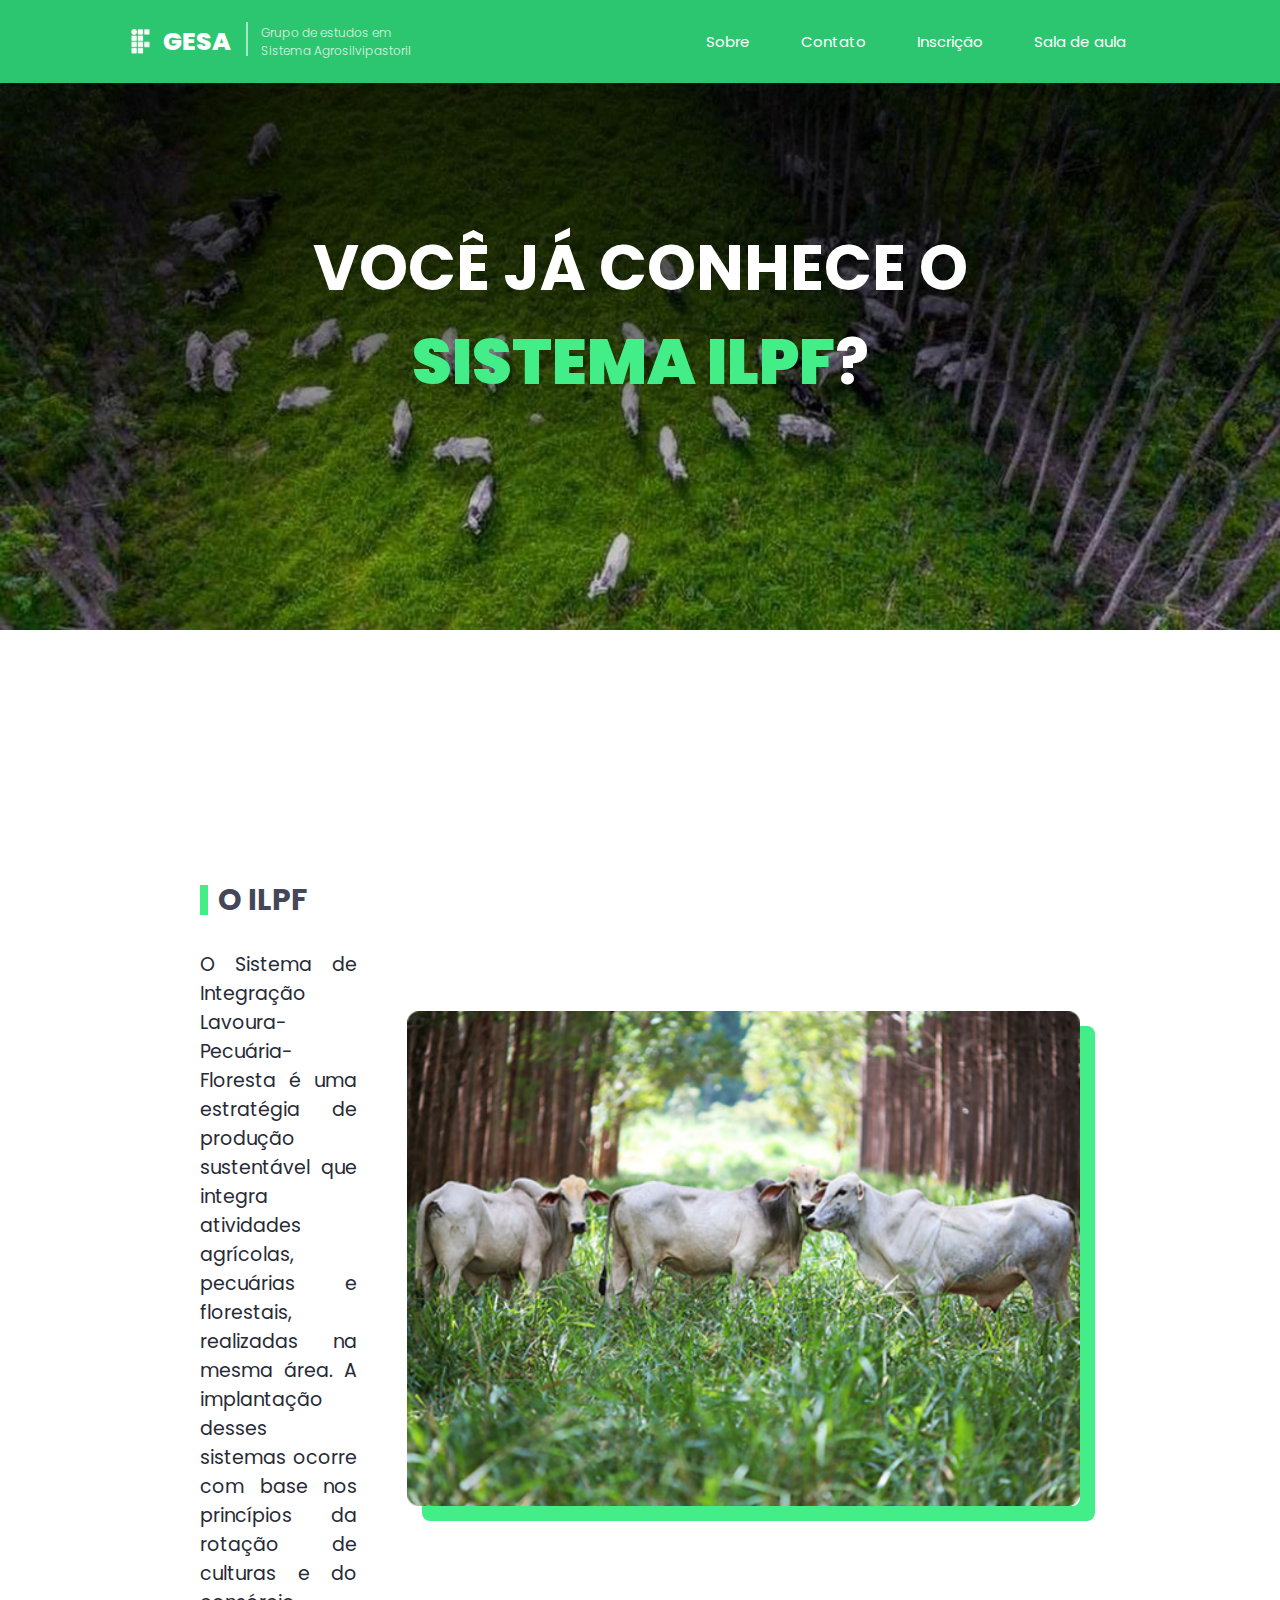
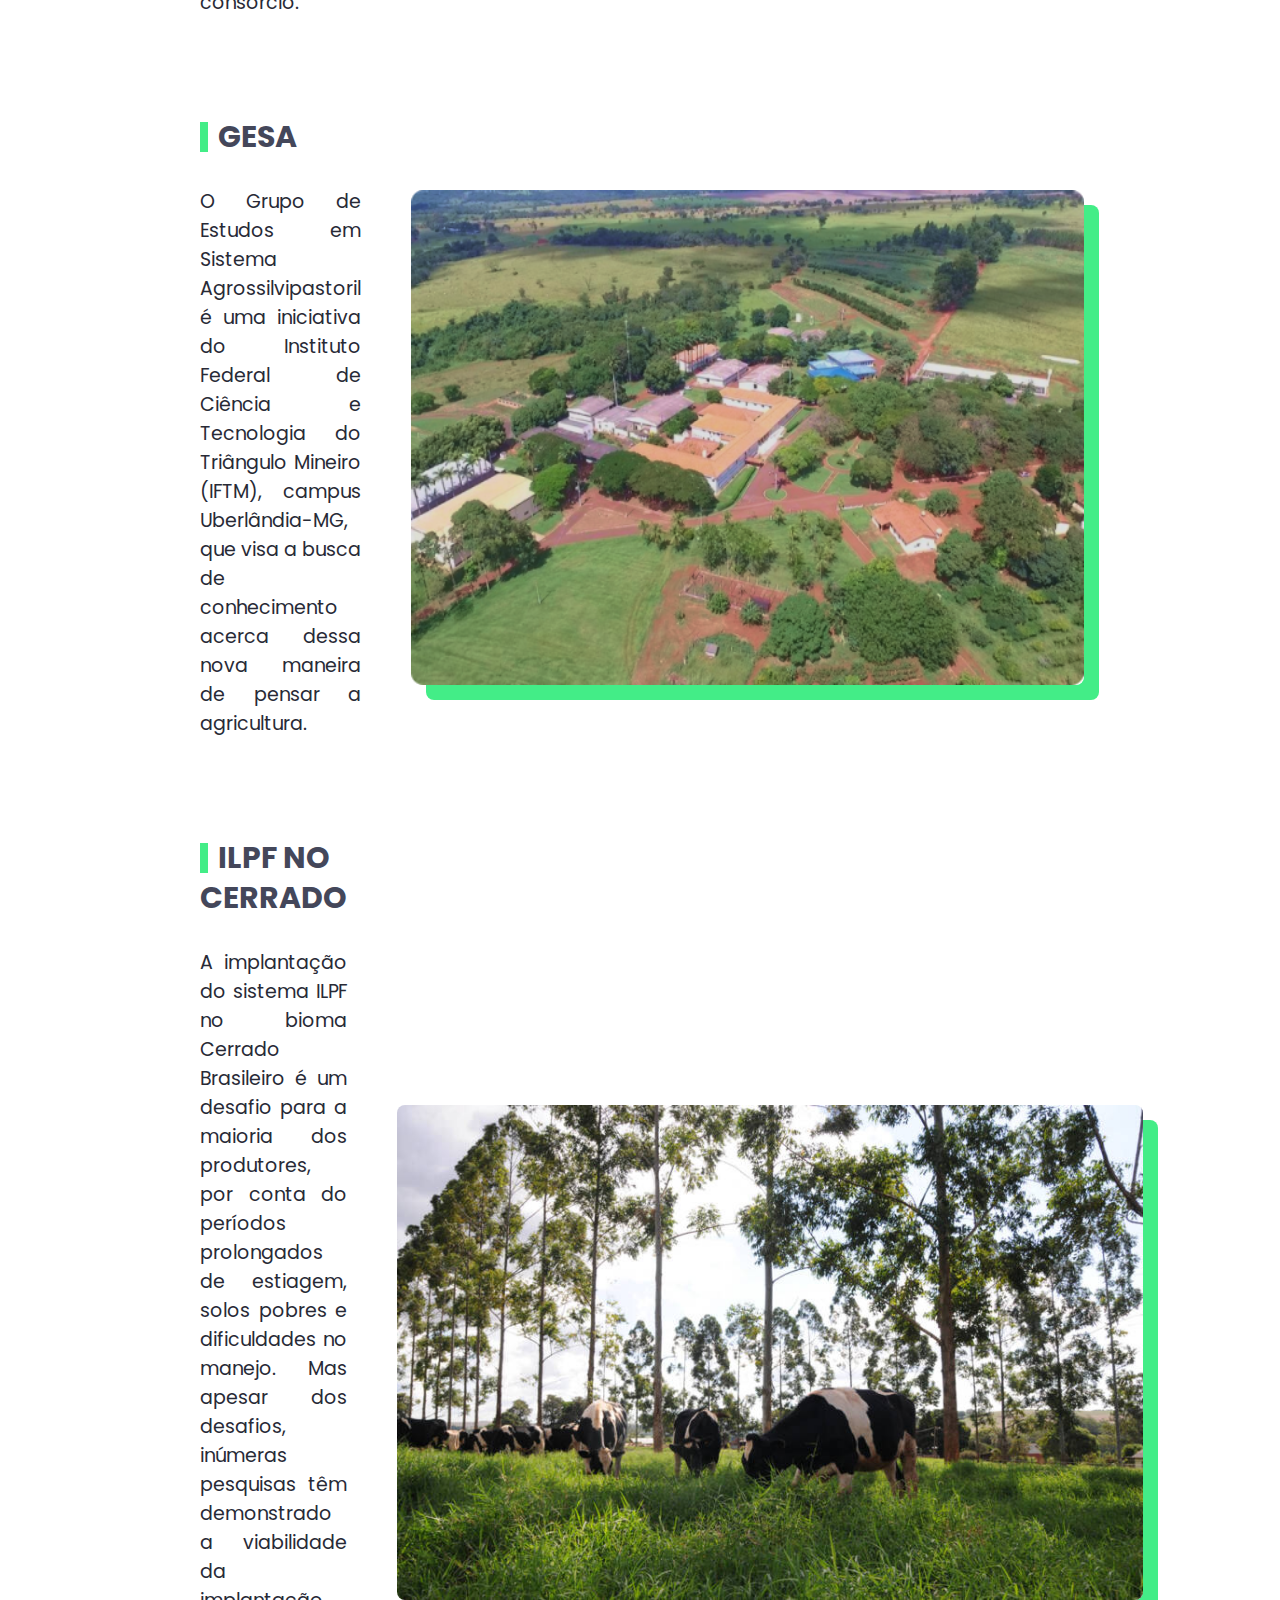
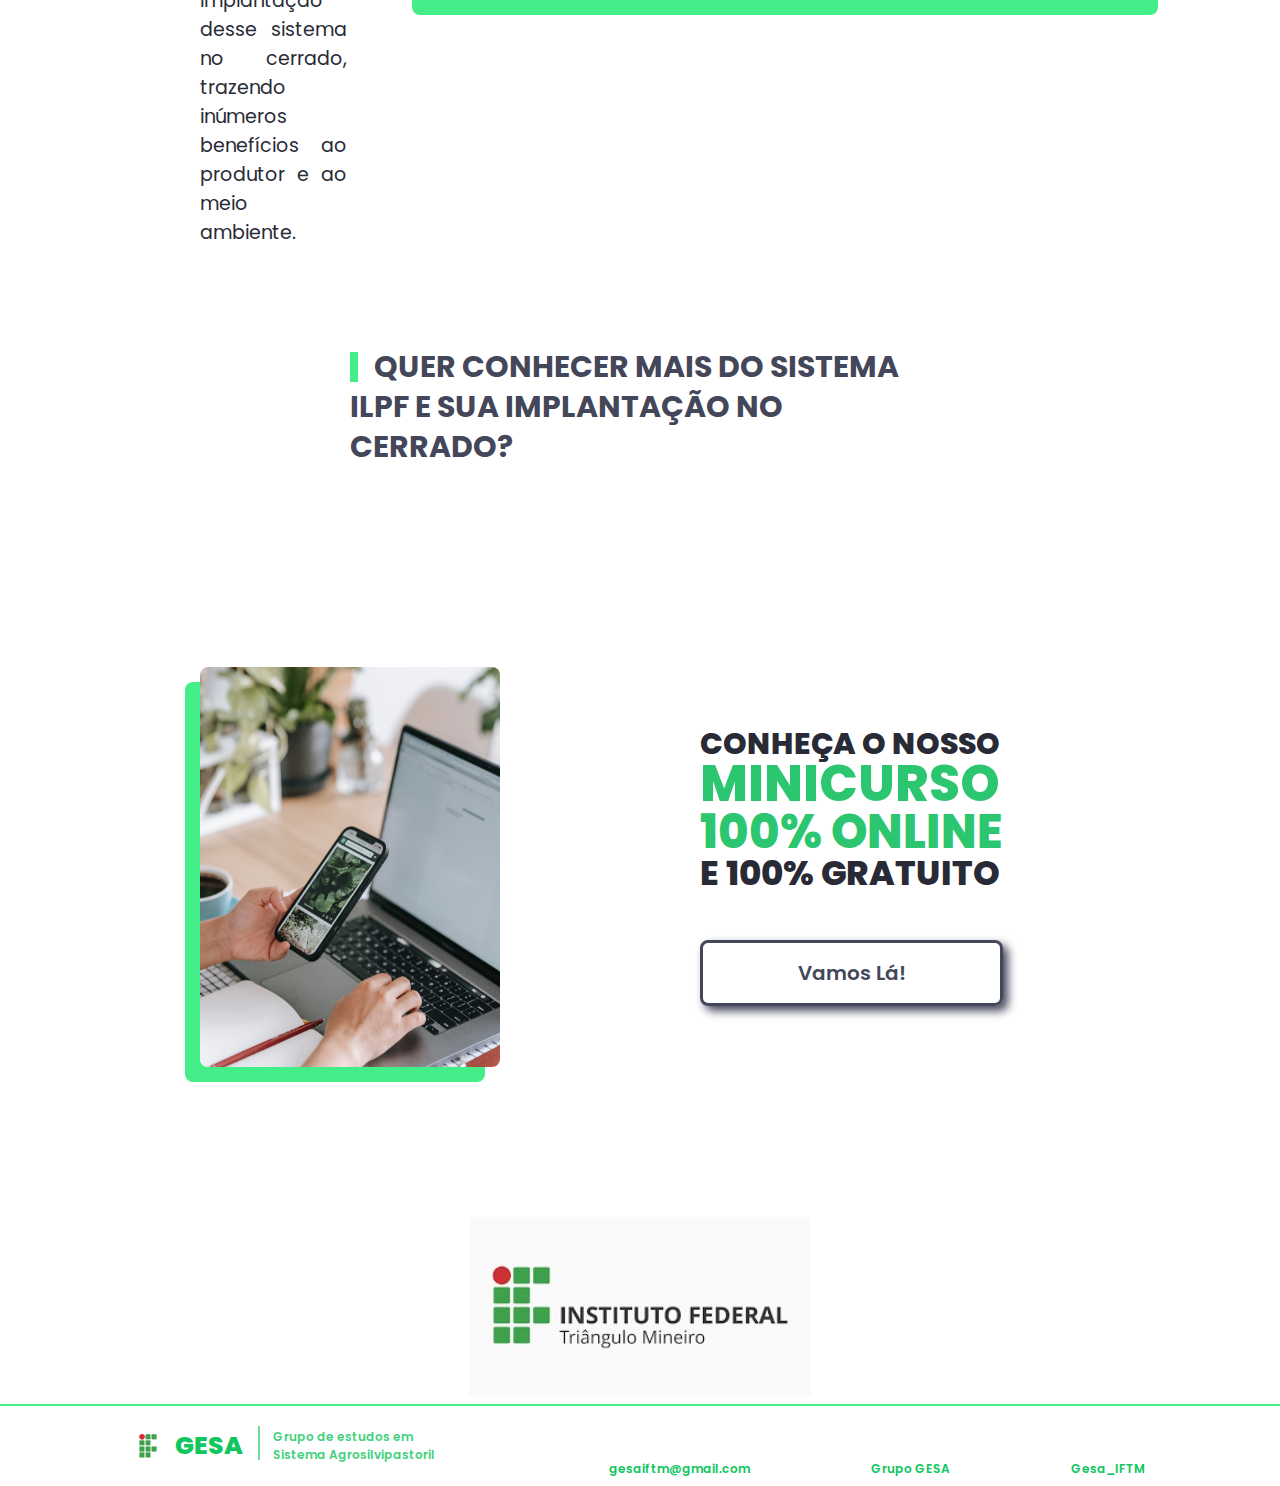
==== index.html @ 526143f7 "22/01/22" ====
<!DOCTYPE html>
<html lang="pt-br">
  <head>
    <meta charset="UTF-8" />
    <meta http-equiv="X-UA-Compatible" content="IE=edge" />
    <meta name="viewport" content="width=device-width, initial-scale=1.0" />

    <!--Style-->
    <link rel="stylesheet" href="./complements/styles/about.css" />
    <link rel="stylesheet" href="./complements/styles/partials/buttons.css" />
    <link rel="stylesheet" href="./complements/styles/partials/info.css" />
    <link rel="stylesheet" href="./complements/styles/partials/invite.css" />

    <!-- main -->
    <link rel="shortcut icon" href="./complements/images/logo.png">
    <link rel="stylesheet" href="./complements/styles/partials/container.css" />
    <link rel="stylesheet" href="./complements/styles/partials/menu_mob.css" />
    <link rel="stylesheet" href="https://pro.fontawesome.com/releases/v5.10.0/css/all.css" integrity="sha384-AYmEC3Yw5cVb3ZcuHtOA93w35dYTsvhLPVnYs9eStHfGJvOvKxVfELGroGkvsg+p" crossorigin="anonymous"/>
    <link rel="stylesheet" href="./complements/styles/partials/header.css" />
    <link rel="stylesheet" href="./complements/styles/partials/footer.css" />

    <title>GESA - IFTM</title>
  </head>
  <body>
    <header id="header">
      <div class="wrapper">
        <div class="logo">
          <img class="logo-img" src="./complements/images/logo.png" alt="IFTM" />
          <h1 class="logo-name">GESA</h1>
          <p class="Group">
            Grupo de estudos em <br />
            Sistema Agrosilvipastoril
          </p>
        </div>

        <nav class="menu">
          <a href="./index.html" class="menu-link">Sobre</a>
          <a href="#footer" title="No rodapé" class="menu-link">Contato</a>
          <a href="./subscription.html#subscription_card" class="menu-link">Inscrição</a>
          <a href="./classroom.html" class="menu-link">Sala de aula</a>
        </nav>
      </div>

      <div
        style="
          display: flex;
          align-items: center;
          align-content: center;
          justify-content: center;
          align-self: center;
          justify-self: center;
          height: 100%;
        "
      >
        <button id="menu_button">
          <i class="fas fa-bars" style="color: white; font-size: 18px"></i>
          <span class="menu_mobile hidden">
            <span id="close_menu_mobile"><i class="fas fa-angle-up"></i></span>
            <a href="./index.html" class="menu_mobile_option">Sobre</a>
            <a href="#footer" class="menu_mobile_option">Contato</a>
            <a href="./subscription.html#subscription_card" class="menu_mobile_option"
              >Inscrição</a
            >
            <a
              style="border-radius: 0px 0px 5px 5px"
              href="./classroom.html"
              class="menu_mobile_option"
              >Sala de aula</a
            >
          </span>
        </button>
      </div>
    </header>

    <div class="hero">
      <div class="legend">
        <h1 id="legend_1">
          VOCÊ JÁ CONHECE O <br />
          <b style="color: #43ed87">SISTEMA ILPF</b>?
        </h1>
      </div>
    </div>

    <section class="container">
      <section class="info">
        <div class="wrapper">
          <h1 class="info_title">O ILPF</h1>
          <p id="info_description">
            O Sistema de Integração Lavoura-Pecuária-Floresta é uma estratégia
            de produção sustentável que integra atividades agrícolas, pecuárias
            e florestais, realizadas na mesma área. A implantação desses
            sistemas ocorre com base nos princípios da rotação de culturas e do
            consórcio.
          </p>
        </div>

        <img
          title="revistarural.com.br"
          class="info_img"
          src="./complements/images/img_1.png"
          alt="Bois"
        />
      </section>

      <section class="info" id="info">
        <div class="wrapper">
          <h1 class="info_title">GESA</h1>
          <p id="info_description">
            O Grupo de Estudos em Sistema Agrossilvipastoril é uma iniciativa do
            Instituto Federal de Ciência e Tecnologia do Triângulo Mineiro
            (IFTM), campus Uberlândia-MG, que visa a busca de conhecimento
            acerca dessa nova maneira de pensar a agricultura.
          </p>
        </div>

        <img
          title="folhadelondrina.com.br"
          class="info_img"
          src="./complements/images/img_2.png"
          alt="IFTM"
        />
      </section>

      <section class="info" id="info">
        <div class="wrapper">
          <h1 class="info_title">ILPF NO CERRADO</h1>
          <p id="info_description">
            A implantação do sistema ILPF no bioma Cerrado Brasileiro é um
            desafio para a maioria dos produtores, por conta do períodos
            prolongados de estiagem, solos pobres e dificuldades no manejo. Mas
            apesar dos desafios, inúmeras pesquisas têm demonstrado a
            viabilidade da implantação desse sistema no cerrado, trazendo
            inúmeros benefícios ao produtor e ao meio ambiente.
          </p>
        </div>

        <img class="info_img" src="./complements/images/img_3.jpg" alt="IFTM" />
      </section>

      <h1 class="subtitle">
        QUER CONHECER MAIS DO SISTEMA ILPF E SUA IMPLANTAÇÃO NO CERRADO?
      </h1>

      <section class="info">
        <img class="invite_img" src="./complements/images/img_4.png" alt="Curso" />

        <div class="wrapper_invite">
          <p class="invite" id="line_1">CONHEÇA O NOSSO</p>
          <p class="invite" id="line_2">MINICURSO</p>
          <p class="invite" id="line_3">100% ONLINE</p>
          <p class="invite" id="line_4">E 100% GRATUITO</p>
          <a href="./subscription.html#subscription_card" class="button_light">Vamos Lá!</a>
        </div>
      </section>
    </section>

    <div class="iftm_logo">
      <a href="https://iftm.edu.br/"><img style="height: 20vh;" src="./complements/images/iftm.jpeg" alt=""></a>
    </div>

    <footer id="footer">
      <div class="wrapper">
        <div class="logo">
          <img
            class="logo-img"
            src="./complements/images/logo_normal.png"
            alt="IFTM"
          />
          <h1 class="logo-name">GESA</h1>
          <p class="Group">
            Grupo de estudos em <br />
            Sistema Agrosilvipastoril
          </p>
        </div>
      </div>

      <div class="contact">
        <div class="contact_card">
          <a href="mailto: gesaiftm@gmail.com" id="email"
            ><i
              id="mail_icon"
              class="far fa-envelope"
              style="font-weight: 300"
            ></i>
            <br />
            <p id="email">gesaiftm@gmail.com</p>
          </a>
        </div>
        <div class="contact_card">
          <a
            href="https://chat.whatsapp.com/JWBzgsyMQsWG9ibh3MSYEg"
            id="whatsapp"
          >
            <i
              id="whatsapp_icon"
              class="fab fa-whatsapp"
              style="font-weight: 300"
            ></i>
            <br />
            <p id="whatsapp" class="cont">Grupo GESA</p>
          </a>
        </div>
        <div class="contact_card">
          <a href="https://www.instagram.com/gesa_iftm/" id="insta"
            ><i
              id="insta_icon"
              class="fab fa-instagram"
              style="font-weight: 300"
            ></i>
            <br />
            <p id="insta" class="cont">Gesa_IFTM</p></a
          >
        </div>
      </div>
    </footer>

    <!-- SCRIPTS  -->
    <script
      type="text/javascript"
      src="./complements/scripts/header_change.js"
    ></script>
    <script type="text/javascript" src="./complements/scripts/menu_mob.js"></script>
  </body>
</html>
---- complements/styles/about.css ----
.hidden {
  display: none;
}


.hero {
  width: 100vw;
  height: 70vh;
  background-image: url("../images/cover1.jpg");
  background-size: cover;
  background-position: bottom;
  position: relative;
  display: flex;
  z-index: 1;
  align-items: center;
  align-content: center;
  justify-content: center;
}


.hero .legend {
  color: white;
  z-index: 3;
  position: relative;
  text-align: center;
  font-size: 3.5vmin;
  animation: legend_animation 2s ease;
}

@keyframes legend_animation {
  from {
  margin-left: -700px;
}
  to {
  margin: 0;
  }
}


.subtitle {
    font-size: 30px;
    line-height: 40px;
    color: #44475A;
    padding-left: 150px;
    padding-right: 150px;
    padding-top: 100px;
    padding-bottom: 100px;
  }
  
  .subtitle::before {
    content: "";
    height: 30px;
    background-color: #43ED87;
    width: 8px;
    display: inline-block;
    position: relative;
    margin-right: 10px;
    bottom: -5px;
  }

  @media (max-width: 800px) {
  .subtitle {
    font-size: 20px;
    padding: 50px;
    line-height: 25px;
   }
   
   .subtitle::before {
    height: 20px;
   }}
   @media (max-width: 500px) {
    .subtitle {
      padding: 0px;
     }
    .hero {
      height: 40vh;
    }
    }
---- complements/styles/partials/buttons.css ----
.button_light{
  text-align: center;
  display: inline-block;
  border-radius: 8px;
  border: solid 3px #44475A;
  color: #44475A;
  font-size: 20px;
  font-weight: 600;
  padding: 15px 20px;
  box-shadow: 5px 5px 10px #44475A;
  text-decoration: none;
  background-color: transparent;
  margin-left: 200px;
  margin-top: 50px;
}


.button_light:hover {
  cursor: pointer;
  border: solid 3px #43ED87; 
  box-shadow: 5px 5px 10px #2DC670;
  color: #2DC670;
}

@media (max-width: 1030px) {
  .button_light{
    margin: 0;
    margin-top: 25px;
  }
}
---- complements/styles/partials/info.css ----
.info {
  align-items: center;
  align-content: center;
  display: flex;
  padding-top: 100px;
}

.info .wrapper {
  display: flex;
  flex-direction: column;
  margin-right: 50px;
  flex-wrap: wrap;
}

.info .wrapper .info_title {
  margin-bottom: 30px;
  font-size: 30px;
  line-height: 40px;
  color: #44475A;
  text-align: left;
}

.info .wrapper .info_title::before {
  content: "";
  height: 30px;
  background-color: #43ED87;
  width: 8px;
  display: inline-block;
  position: relative;
  margin-right: 10px;
  bottom: -5px;
}

#info_description {
  font-size: 19px;
  color: #282A36;
  text-align: justify;

}

.info_column {
  flex-direction: column;
}

 .info_img {
  box-shadow: 15px 15px 0 #43ED87;
  border-radius: 8px;
  display: flex;
  height: 55vmin;
  width: 60vw;
  margin: 0;
  margin-top: 20px;
}

.info_img_icon{
  box-shadow: none;
}

.info .video_wrapper .apresentation_video {
  width: 60vw;
 }


@media (max-width: 1030px) {
.info  {
  padding: 30px 50px;
  display: flex;
  flex-direction: column;
}}


@media (max-width: 800px) {

.info {
  display: flex;
  padding: 50px 50px;
  flex-direction: column;
  }

.container_dinamic {
 padding: 50px 50px;
}

.info .wrapper {
hyphens: auto;
text-align: justify;
margin: 0;
}

.info_img {
height: 60vh;
width: 70vw;
margin: 50px;

}

.info .video_wrapper .apresentation_video {
 width: 70vw;
}}


@media (max-width: 500px) {

.info {
  padding: 50px 0px;
}

.info .wrapper {
  hyphens: auto;
}

.info .wrapper .info_title, .subtitle {
  font-size: 20px;
  font-weight: 800;
}

.info .wrapper .info_title::before {
  height: 20px;
}

.info .wrapper .info_description {
  hyphens: none;
  text-align: justify;
  padding: 50px 0px;
  font-size: 15px;
}

.info .wrapper_invite {
  margin-right: 0;
}

.info_img {
  height: 30vh;
  width: 70vw;
  margin: 60px;
}}
---- complements/styles/partials/invite.css ----
/* invite */
.info .invite_img {
  height: 400px;
  width: 300px;
  box-shadow: -15px 15px 0 #43ED87 ;
  border-radius: 8px;
  flex-wrap: wrap;
  flex-direction: column;
}

.info .wrapper_invite {
  display: flex;
  flex-direction: column;
  margin-right: 50px;
  flex-wrap: wrap;
}

.info .wrapper_invite .invite {
  justify-content: center;
  align-items: center;
  margin-left: 200px;
  font-weight: 800;
}

.info .wrapper_invite #line_1 {
  color: #282A36;
  font-size: 30px;
  line-height: 30px;
}
.info .wrapper_invite #line_2{
  font-size: 50.5px;
  color: #2DC670;
  line-height: 50.5px;
}

.info .wrapper_invite #line_3 {
  font-size: 46.5px;
  color: #2DC670;
  line-height: 46.5px;
}

.info .wrapper_invite #line_4 {
  font-size: 34px;
  color: #282A36;
  line-height: 34px;
}

@media (max-width: 1100px) {
  .info .wrapper_invite {
    margin: 0;
  }
}

@media (max-width: 800px) {
     
  .info .invite_img {
   align-content: center;
  }

  .info .wrapper_invite {
    display: flex;
    flex-wrap: wrap;
    margin-top: 50px;
    align-content: center;
  }

  .info .wrapper_invite .invite {
    margin: 0;
    width: max-content;
 }

  .info .wrapper_invite #lets_go_button {
    display:block;
    margin-left: 0;
    margin-top: 40px;
    color: #2DC670;
  }

  .info .invite_img {
   display:inline-block;
   height: 400px;
   width: 300px;
   box-shadow: -15px 15px 0 #43ED87 ;
   border-radius: 8px;
   flex-wrap: wrap;
   flex-direction: column;
 }
}
---- complements/styles/partials/container.css ----
.container {
  padding: 150px 200px;
}

.container_func {
    padding-top: 0;
}

@media (max-width: 1100px) {
  .container {
    padding: 150px 60px;
}}
@media (max-width: 500px) {
  .container {
    padding: 100px 30px;
}}
---- complements/styles/partials/menu_mob.css ----
@keyframes menu_mob_animation {
  from {
    opacity: 0%
  }
  to {
    opacity: 100%
  }
}

.menu_mobile .menu_mobile_option {
  width: 100%;
  border: solid 1px #44475A;
  padding: 5px 0px;
  color: #2DC670;
  text-decoration: none;
}

.menu_mobile #close_menu_mobile {
  padding: 10px 0px; 
}


#menu_button {
  display: none;
  position: relative;
  height: 20px;
  width: 25px;
  z-index: 12;
  background-color: transparent;
}

.menu_mobile {
  display: flex;
  flex-direction: column;
  padding: 0;
  position: absolute;
  border: solid 2px #44475A;
  border-radius: 5px;
  width: 100px;
  height: max-content;
  font-size: 12px;
  text-align: center;
  align-items: center;
  align-content: center;
  z-index: 12;
  background-color: white; 
  margin-left: -45px;
  margin-top: 20px;
}


@media (max-width: 800px) {

  #menu_button {
    display: flex;
    margin-left: 7vw;
    
}
}
---- complements/styles/partials/header.css ----
@import url('https://fonts.googleapis.com/css2?family=Poppins:wght@200;300;400;500;600;700;800;900&display=swap');

body {
  font-family: Poppins, sans-serif;
}

* {
  margin: 0;
  padding: 0;
  border: 0;
}

p {
  font-size: 17px;
  color: #282A36;
}

.hidden {
  display: none;
}



#header{
  width: 100vw;
  position: fixed;
  top: 0;
  left: 0;
  background: #2DC670;
  z-index: 10;
  transition: 1s;
}



#header .wrapper {
  padding: 2.5vh 10vw;
  display: flex;  
  justify-content: space-between;
}

#header .wrapper .logo {
  display: flex;
  align-items: center;
}

#header .wrapper .logo .logo-img {
  margin-right: 10px;
  width: 25px;
}

#header .wrapper .logo .logo-name {
  color: white; 
  font-weight: 800;
  font-size: 25px;
}

#header .wrapper .logo .Group {
  color: white;
  font-weight: 300;
  font-size: 12px;
  align-items: center;
  position: relative;
  margin-left: 30px;
  opacity: 80%;
}

#header .wrapper .logo .Group::before {
  content: "";
  position: absolute;
  width: 2px;
  bottom: 4px;
  height: 34px;
  left: -15px;
  background-color: white;
  transition: ease .3s;
  align-items: center;
  opacity: 75%;
}

#header .wrapper .menu {
  display: flex;
  align-items: center;  
  font-size: 15px;
}


#header .wrapper .menu .menu-link {
  color: white;
  margin: 0 2vw;
  text-decoration: none;
  position: relative;
}

#header .wrapper .menu .menu-link::before {
  content: "";
  position: absolute;
  left: 0;
  bottom: -5px;
  width: 0;
  height: 4px;
  background-color: white;
  border-radius: 2px;
  transition: ease .3s;
}

#header .wrapper .menu .menu-link:hover::before {
  width: 20px;
}
#header .wrapper .menu .menu-link:hover {
  font-weight: bold;
}

.iftm_logo {
  display: flex;
  align-items: center;
  justify-content: center;
}

@media (max-width: 1030px) {
  #header {
    padding: 5px 5px;
  }

  #header .logo .Group {
    display: none;
  }}

@media (max-width: 800px) {
 
  #header {
    display: flex;
    justify-content: center;
    align-items: center;
  }

#header .wrapper {
  padding: 5px 5px;
  width: max-content;
  height: 50px;
}

  #header .wrapper .menu {
    display: none;
    }
  

#header .wrapper .logo .Group {
  font-size: 12px;
}
}

@media (max-width: 500px) {

  #header .wrapper {
    padding: 5px 5px;
    width: max-content;
    margin-right: 0;
    height: max-content
  }

  #header .wrapper .logo .logo-name{
    font-size: 20px;
  }

  #header .wrapper .logo .logo-img{
    margin-left: 0px;
  }

  #header .wrapper .logo .Group{
    display: none;
  }
  
  #header .wrapper .menu {
      display: none;
      }
    }
---- complements/styles/partials/footer.css ----
#footer {
  display: flex;
  background-color: white;
  width: 100%;
  height: 80px;
  border-top: solid 2px #43ED87;
}


#footer .wrapper {
  padding: 2.5vh 10vw;
  display: flex;  
  justify-content: space-between;
  align-items: center;
  align-content: center;
  justify-content: center;
}

#footer .wrapper .logo {
  display: flex;
  align-items: center;
  align-content: center;
  justify-content: center;
}

#footer .wrapper .logo .logo-img {
  margin-right: 10px;
  width: 40px;
}

#footer .wrapper .logo .logo-name {
  color: #0fc65f; 
  font-weight: 800;
  font-size: 25px;
  margin-left: -3px;
}

#footer .wrapper .logo .Group {
  color: #0fc65f;
  font-weight: 600;
  font-size: 12px;
  align-items: center;
  position: relative;
  margin-left: 30px;
  opacity: 80%;
}

#footer .wrapper .logo .Group::before {
  content: "";
  position: absolute;
  width: 2px;
  bottom: 4px;
  height: 34px;
  left: -15px;
  background-color: #0fc65f;
  transition: ease .3s;
  align-items: center;
  opacity: 75%;
  display: flex;
}

#footer .contact {
  display: flex;
  position: relative;
  padding: 2vw;
  justify-content: space-between;
  flex-direction: row;
  width: 45%
}

#footer .contact p{
 font-size: 13px;
 text-align: center;
}

#footer .contact .contact_card {
  display: flex;
  text-align: center;
  flex-direction: column;
  align-items: center;
  justify-content: center;
  align-content: center;
  padding: 0px 20px;
}

#footer .contact #email #mail_icon, #footer .contact #insta #insta_icon, #footer .contact #whatsapp #whatsapp_icon {
  padding: 5vw;
  font-size: 30px;
  padding: 0;
}
  
#footer .contact #email, #footer .contact #insta, #footer .contact #whatsapp {
  text-decoration: none; 
  color: #0fc65f;
  background-color: transparent;
  font-size: 12px;
  font-weight: 600;
}
#footer .contact #email:hover, #footer .contact #insta:hover, #footer .contact #whatsapp:hover {
  cursor: pointer;
  text-decoration: underline #0fc65f;
}

@media (max-width: 1030px){
  #footer .wrapper .logo .Group{
    display: none;
    }

@media (max-width: 800px){

  #footer .wrapper{
    display: none;
    }
  
  #footer .contact {
    width: 100%
  }
    
    #footer .contact #email #mail_icon, #footer .contact #insta #insta_icon {
    padding: 5vw;
    font-size: 25px;
    padding: 0;
    }
    }
  
@media (max-width: 500px){
  #footer .contact #email #mail_icon, #footer .contact #insta #insta_icon {
      padding: 5vw;
      font-size: 25px;
      padding: 0;
      margin-right: 10px;
      margin-left: 5vw;
    }
}}
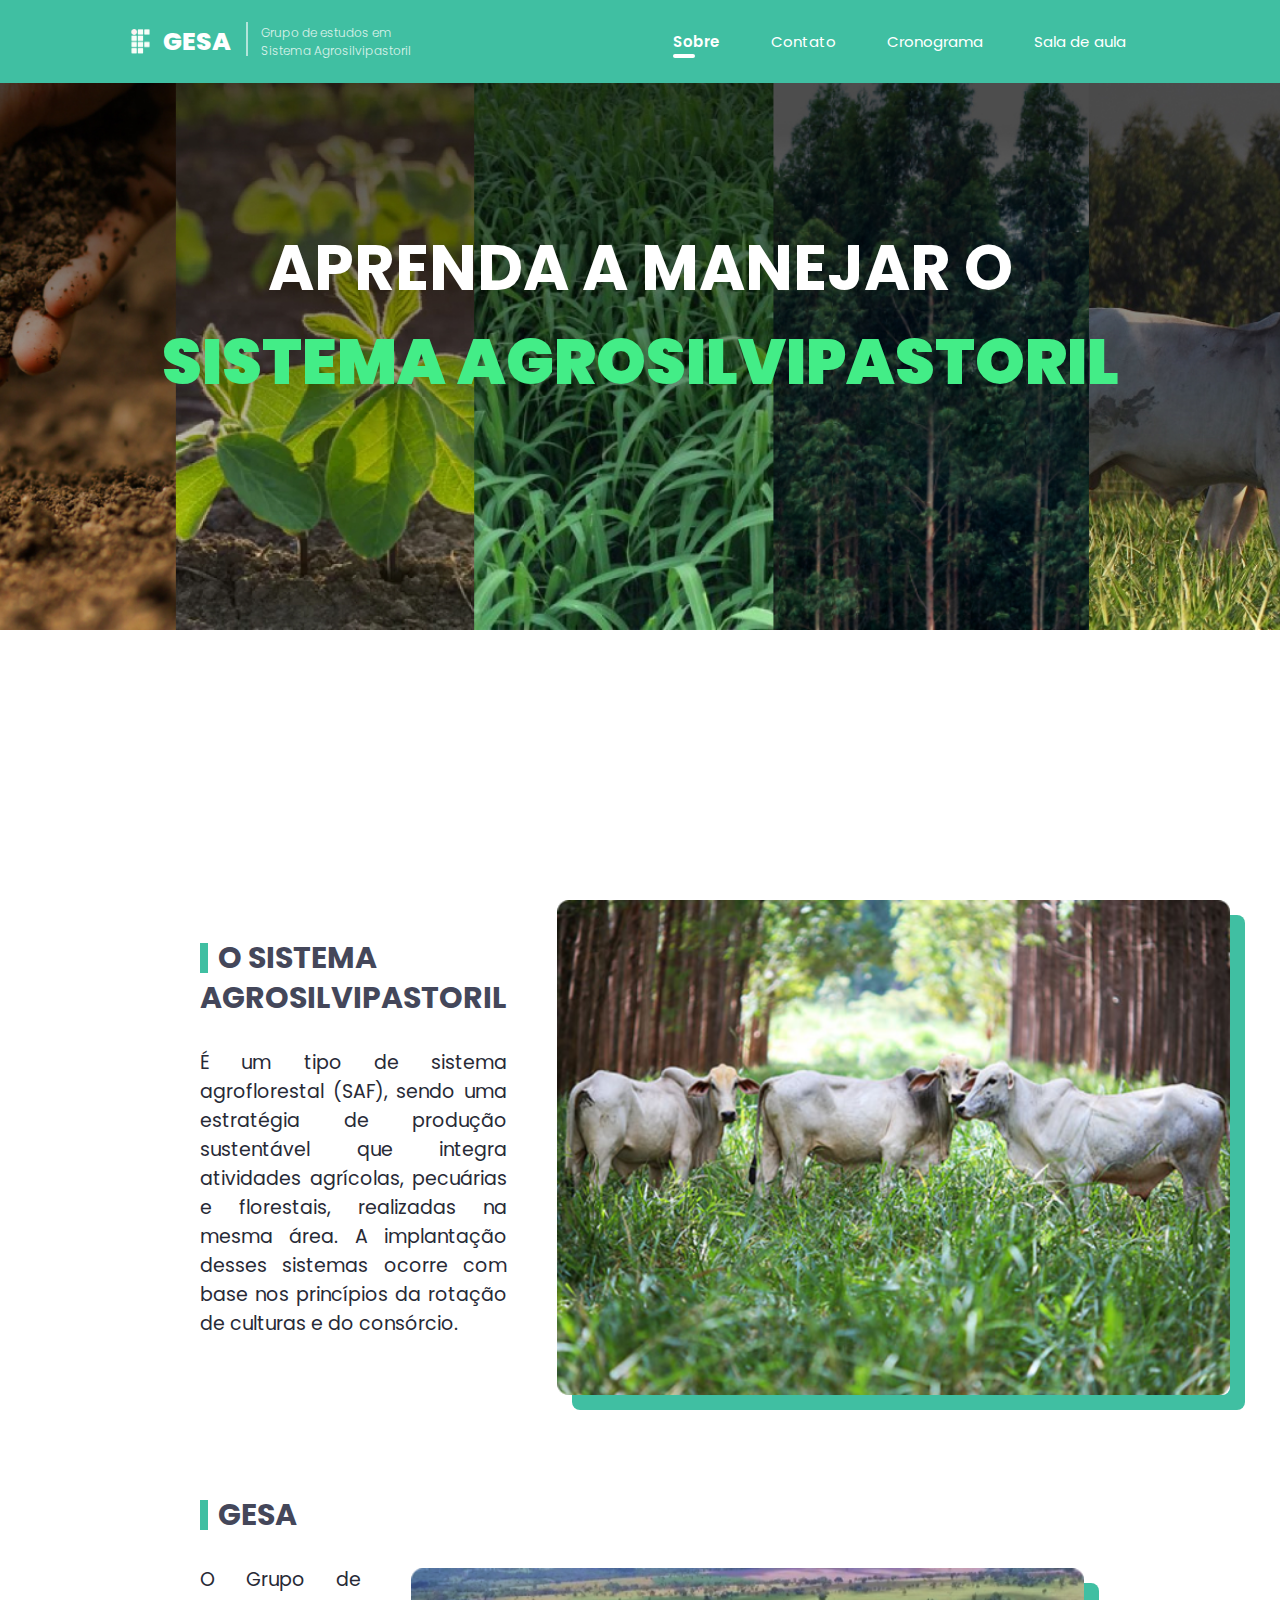
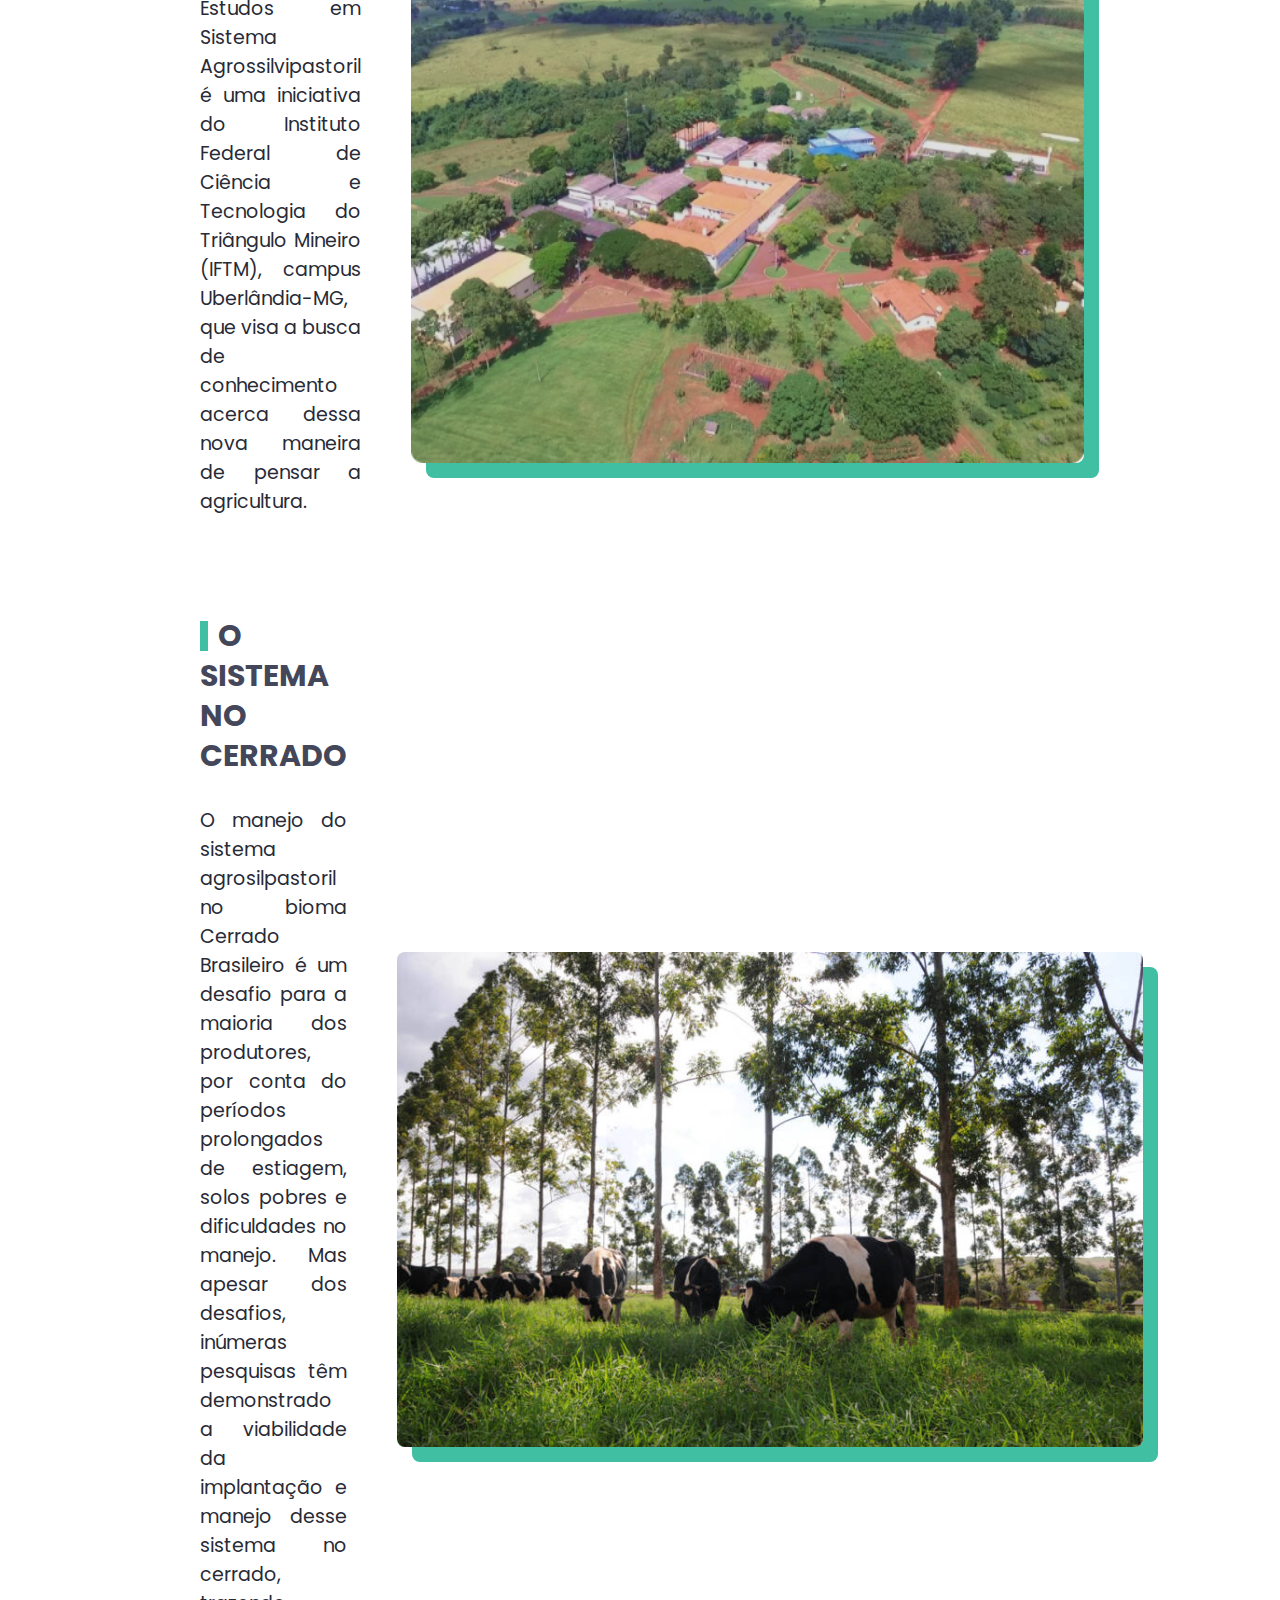
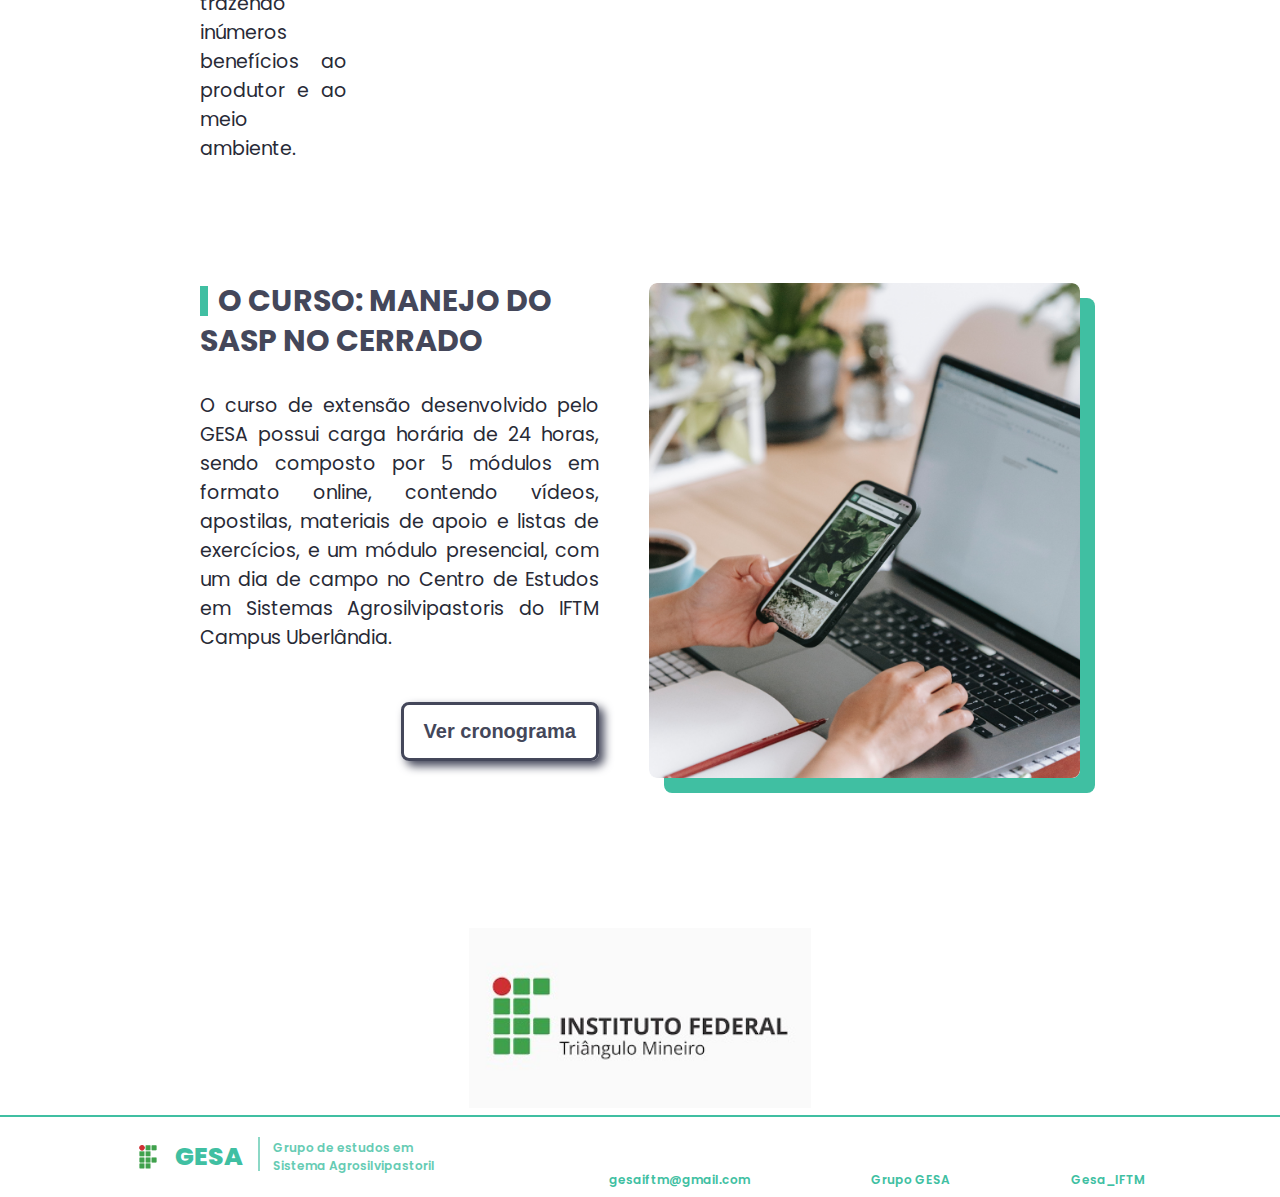
==== commit fa53c349: "hoje" ====
--- a/index.html
+++ b/index.html
@@ -34,10 +34,11 @@
         </div>
 
         <nav class="menu">
-          <a href="./index.html" class="menu-link">Sobre</a>
-          <a href="#footer" title="No rodapé" class="menu-link">Contato</a>
-          <a href="./subscription.html#subscription_card" class="menu-link">Inscrição</a>
-          <a href="./classroom.html" class="menu-link">Sala de aula</a>
+          <a href="./index.html" class="menu-link" id="home_link">Sobre</a>
+          <a href="#footer" title="No rodapé" id="cont_link" class="menu-link">Contato</a>
+          <a href="./subscription.html" id="cron_link"
+           class="menu-link">Cronograma</a>
+          <a href="./classroom.html" class="menu-link" id="class_link">Sala de aula</a>
         </nav>
       </div>
 
@@ -59,7 +60,7 @@
             <a href="./index.html" class="menu_mobile_option">Sobre</a>
             <a href="#footer" class="menu_mobile_option">Contato</a>
             <a href="./subscription.html#subscription_card" class="menu_mobile_option"
-              >Inscrição</a
+              >Cronograma</a
             >
             <a
               style="border-radius: 0px 0px 5px 5px"
@@ -75,8 +76,8 @@
     <div class="hero">
       <div class="legend">
         <h1 id="legend_1">
-          VOCÊ JÁ CONHECE O <br />
-          <b style="color: #43ed87">SISTEMA ILPF</b>?
+          APRENDA A MANEJAR O<br />
+          <b style="color: #43ed87">SISTEMA AGROSILVIPASTORIL</b>
         </h1>
       </div>
     </div>
@@ -84,9 +85,9 @@
     <section class="container">
       <section class="info">
         <div class="wrapper">
-          <h1 class="info_title">O ILPF</h1>
-          <p id="info_description">
-            O Sistema de Integração Lavoura-Pecuária-Floresta é uma estratégia
+          <h1 class="info_title">O SISTEMA AGROSILVIPASTORIL</h1>
+          <p id="info_description">
+            É um tipo de sistema agroflorestal (SAF), sendo uma estratégia
             de produção sustentável que integra atividades agrícolas, pecuárias
             e florestais, realizadas na mesma área. A implantação desses
             sistemas ocorre com base nos princípios da rotação de culturas e do
@@ -123,13 +124,13 @@
 
       <section class="info" id="info">
         <div class="wrapper">
-          <h1 class="info_title">ILPF NO CERRADO</h1>
-          <p id="info_description">
-            A implantação do sistema ILPF no bioma Cerrado Brasileiro é um
+          <h1 class="info_title">O SISTEMA NO CERRADO</h1>
+          <p id="info_description">
+            O manejo do sistema agrosilpastoril no bioma Cerrado Brasileiro é um
             desafio para a maioria dos produtores, por conta do períodos
             prolongados de estiagem, solos pobres e dificuldades no manejo. Mas
             apesar dos desafios, inúmeras pesquisas têm demonstrado a
-            viabilidade da implantação desse sistema no cerrado, trazendo
+            viabilidade da implantação e manejo desse sistema no cerrado, trazendo
             inúmeros benefícios ao produtor e ao meio ambiente.
           </p>
         </div>
@@ -137,20 +138,20 @@
         <img class="info_img" src="./complements/images/img_3.jpg" alt="IFTM" />
       </section>
 
-      <h1 class="subtitle">
-        QUER CONHECER MAIS DO SISTEMA ILPF E SUA IMPLANTAÇÃO NO CERRADO?
-      </h1>
-
-      <section class="info">
-        <img class="invite_img" src="./complements/images/img_4.png" alt="Curso" />
-
-        <div class="wrapper_invite">
-          <p class="invite" id="line_1">CONHEÇA O NOSSO</p>
-          <p class="invite" id="line_2">MINICURSO</p>
-          <p class="invite" id="line_3">100% ONLINE</p>
-          <p class="invite" id="line_4">E 100% GRATUITO</p>
-          <a href="./subscription.html#subscription_card" class="button_light">Vamos Lá!</a>
-        </div>
+      <section class="info" id="info">
+        <div class="wrapper">
+          <h1 class="info_title">O CURSO: MANEJO DO SASP NO CERRADO</h1>
+          <p id="info_description">
+            O curso de extensão desenvolvido pelo GESA possui carga horária de 24 horas, sendo composto por 5 módulos 
+            em formato online, contendo vídeos, apostilas, materiais de apoio e listas de exercícios, e um módulo
+            presencial, com um dia de campo no Centro de Estudos em Sistemas Agrosilvipastoris do IFTM Campus Uberlândia.
+          </p>
+          <a  
+          style="display: flex; align-items: center; justify-content: center; text-decoration: none;"
+          href="./subscription.html"> <button class="button_light">Ver cronograma</button></a>
+        </div>
+
+        <img class="info_img" src="./complements/images/img_4.png" alt="IFTM" />
       </section>
     </section>
 
@@ -188,7 +189,7 @@
         </div>
         <div class="contact_card">
           <a
-            href="https://chat.whatsapp.com/JWBzgsyMQsWG9ibh3MSYEg"
+            href="https://chat.whatsapp.com/LCHVQ9RcYoa8yTDaPfpsZE"
             id="whatsapp"
           >
             <i
--- a/complements/styles/about.css
+++ b/complements/styles/about.css
@@ -28,6 +28,20 @@
   animation: legend_animation 2s ease;
 }
 
+#header .wrapper .menu #home_link::before {
+  content: "";
+  position: absolute;
+  left: 0;
+  bottom: -5px;
+  width: 22px;
+  height: 4px;
+  background-color: white;
+  border-radius: 2px;
+}
+#header .wrapper .menu #home_link{
+  font-weight: 600;
+}
+
 @keyframes legend_animation {
   from {
   margin-left: -700px;
@@ -51,7 +65,7 @@
   .subtitle::before {
     content: "";
     height: 30px;
-    background-color: #43ED87;
+    background-color: #40bfa2;
     width: 8px;
     display: inline-block;
     position: relative;
--- a/complements/styles/partials/buttons.css
+++ b/complements/styles/partials/buttons.css
@@ -17,9 +17,9 @@
 
 .button_light:hover {
   cursor: pointer;
-  border: solid 3px #43ED87; 
-  box-shadow: 5px 5px 10px #2DC670;
-  color: #2DC670;
+  border: solid 3px #40bfa2; 
+  box-shadow: 5px 5px 10px #40bfa2;
+  color: #40bfa2;
 }
 
 @media (max-width: 1030px) {
--- a/complements/styles/partials/info.css
+++ b/complements/styles/partials/info.css
@@ -23,7 +23,7 @@
 .info .wrapper .info_title::before {
   content: "";
   height: 30px;
-  background-color: #43ED87;
+  background-color: #40bfa2;
   width: 8px;
   display: inline-block;
   position: relative;
@@ -43,7 +43,7 @@
 }
 
  .info_img {
-  box-shadow: 15px 15px 0 #43ED87;
+  box-shadow: 15px 15px 0 #40bfa2;
   border-radius: 8px;
   display: flex;
   height: 55vmin;
--- a/complements/styles/partials/invite.css
+++ b/complements/styles/partials/invite.css
@@ -2,7 +2,7 @@
 .info .invite_img {
   height: 400px;
   width: 300px;
-  box-shadow: -15px 15px 0 #43ED87 ;
+  box-shadow: -15px 15px 0 #40bfa2 ;
   border-radius: 8px;
   flex-wrap: wrap;
   flex-direction: column;
@@ -29,13 +29,15 @@
 }
 .info .wrapper_invite #line_2{
   font-size: 50.5px;
-  color: #2DC670;
+  color: #40bfa2;
   line-height: 50.5px;
+  text-align: center;
+  justify-content: center;
 }
 
 .info .wrapper_invite #line_3 {
   font-size: 46.5px;
-  color: #2DC670;
+  color: #40bfa2;
   line-height: 46.5px;
 }
 
@@ -73,14 +75,14 @@
     display:block;
     margin-left: 0;
     margin-top: 40px;
-    color: #2DC670;
+    color: #40bfa2;
   }
 
   .info .invite_img {
    display:inline-block;
    height: 400px;
    width: 300px;
-   box-shadow: -15px 15px 0 #43ED87 ;
+   box-shadow: -15px 15px 0 #40bfa2 ;
    border-radius: 8px;
    flex-wrap: wrap;
    flex-direction: column;
--- a/complements/styles/partials/menu_mob.css
+++ b/complements/styles/partials/menu_mob.css
@@ -12,7 +12,7 @@
   width: 100%;
   border: solid 1px #44475A;
   padding: 5px 0px;
-  color: #2DC670;
+  color: #40bfa2;
   text-decoration: none;
 }
 
--- a/complements/styles/partials/header.css
+++ b/complements/styles/partials/header.css
@@ -26,7 +26,7 @@
   position: fixed;
   top: 0;
   left: 0;
-  background: #2DC670;
+  background: #40bfa2;
   z-index: 10;
   transition: 1s;
 }
--- a/complements/styles/partials/footer.css
+++ b/complements/styles/partials/footer.css
@@ -3,7 +3,7 @@
   background-color: white;
   width: 100%;
   height: 80px;
-  border-top: solid 2px #43ED87;
+  border-top: solid 2px #40bfa2;
 }
 
 
@@ -29,14 +29,14 @@
 }
 
 #footer .wrapper .logo .logo-name {
-  color: #0fc65f; 
+  color: #40bfa2; 
   font-weight: 800;
   font-size: 25px;
   margin-left: -3px;
 }
 
 #footer .wrapper .logo .Group {
-  color: #0fc65f;
+  color: #40bfa2;
   font-weight: 600;
   font-size: 12px;
   align-items: center;
@@ -52,7 +52,7 @@
   bottom: 4px;
   height: 34px;
   left: -15px;
-  background-color: #0fc65f;
+  background-color: #40bfa2;
   transition: ease .3s;
   align-items: center;
   opacity: 75%;
@@ -91,14 +91,14 @@
   
 #footer .contact #email, #footer .contact #insta, #footer .contact #whatsapp {
   text-decoration: none; 
-  color: #0fc65f;
+  color: #40bfa2;
   background-color: transparent;
   font-size: 12px;
   font-weight: 600;
 }
 #footer .contact #email:hover, #footer .contact #insta:hover, #footer .contact #whatsapp:hover {
   cursor: pointer;
-  text-decoration: underline #0fc65f;
+  text-decoration: underline #40bfa2;
 }
 
 @media (max-width: 1030px){
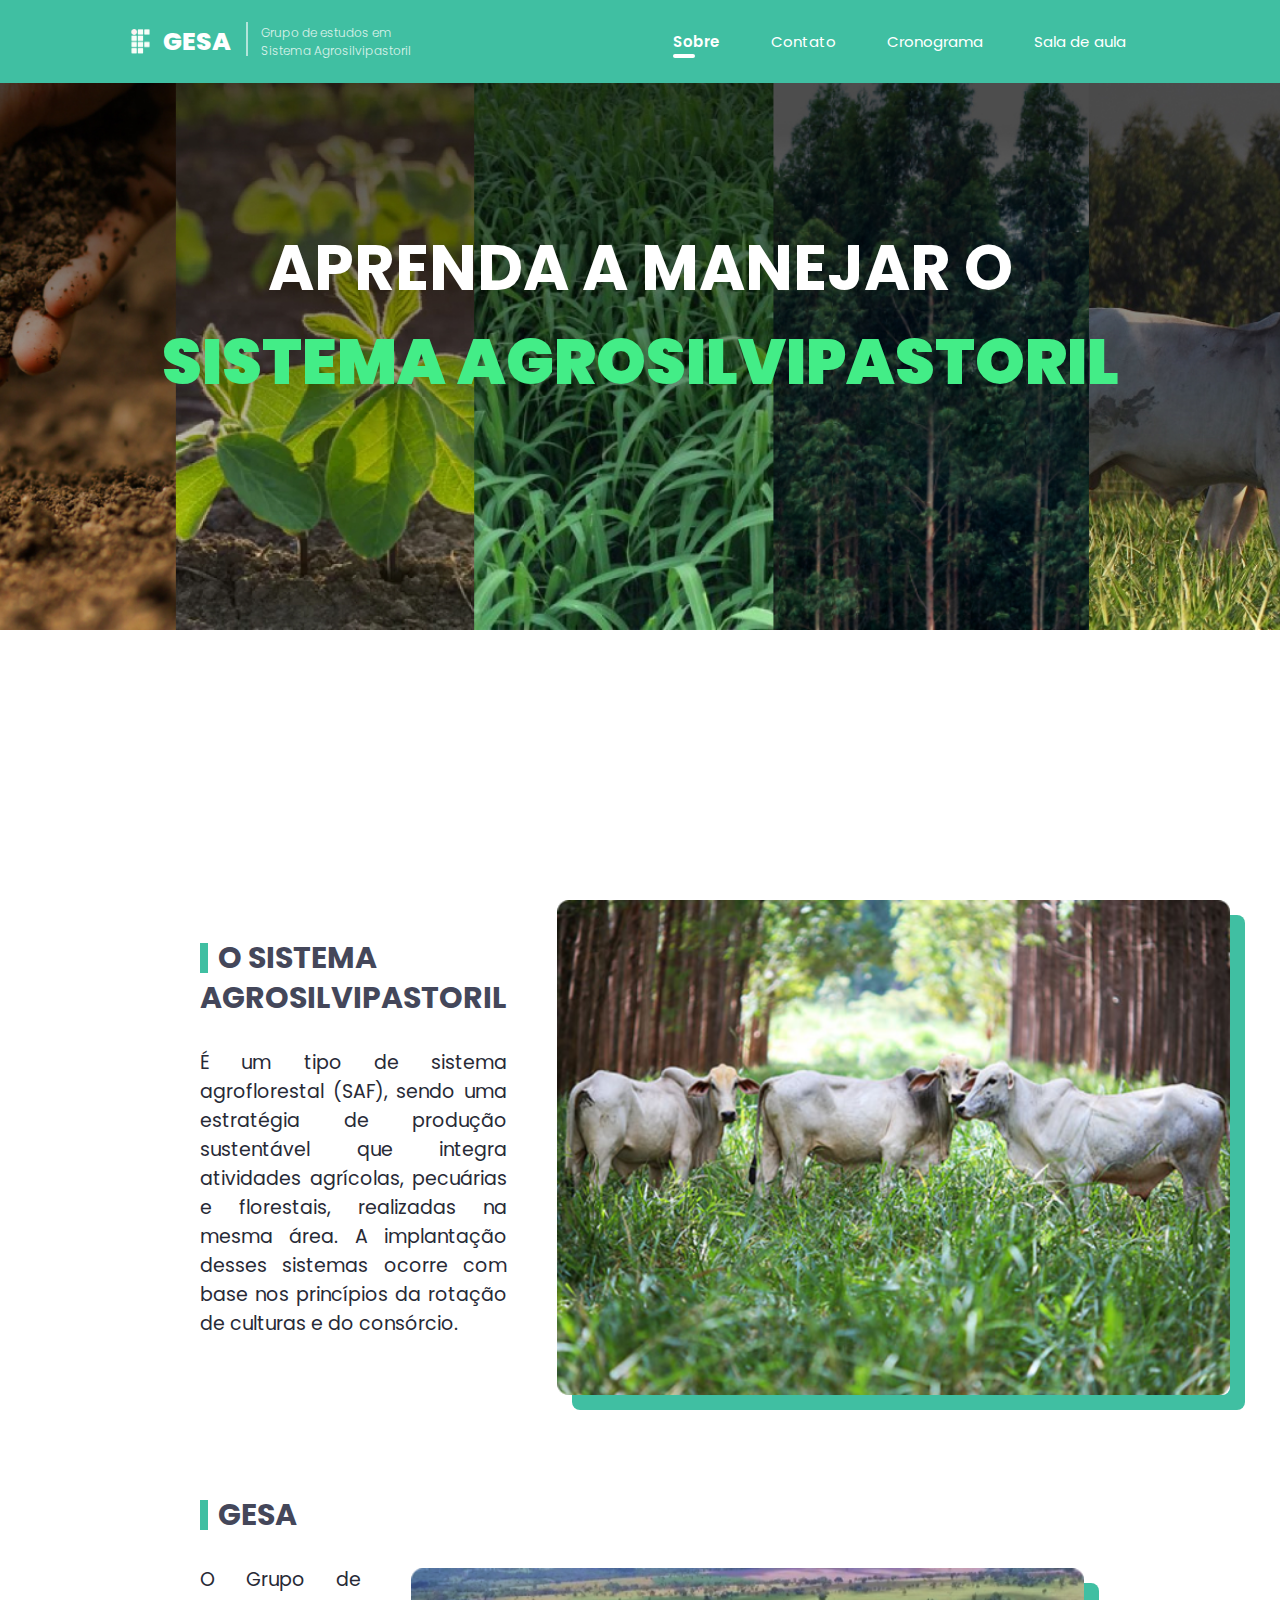
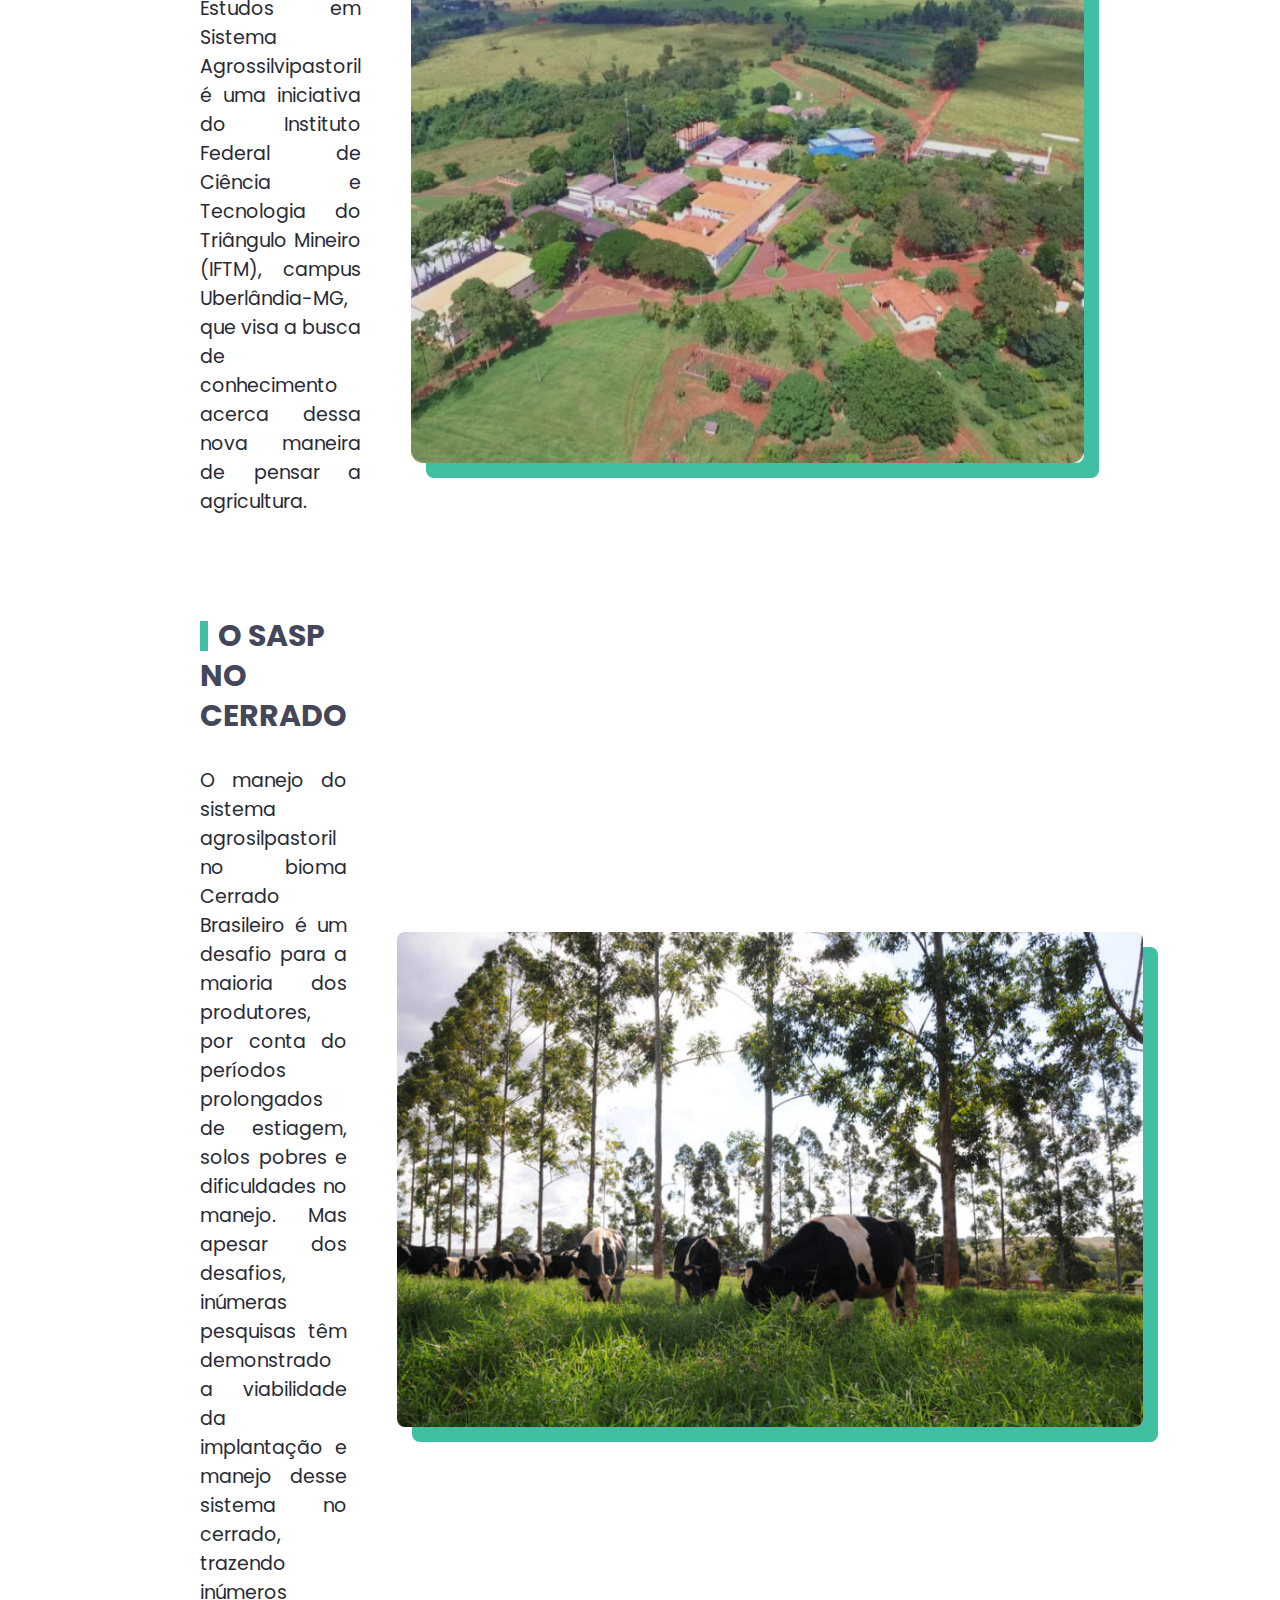
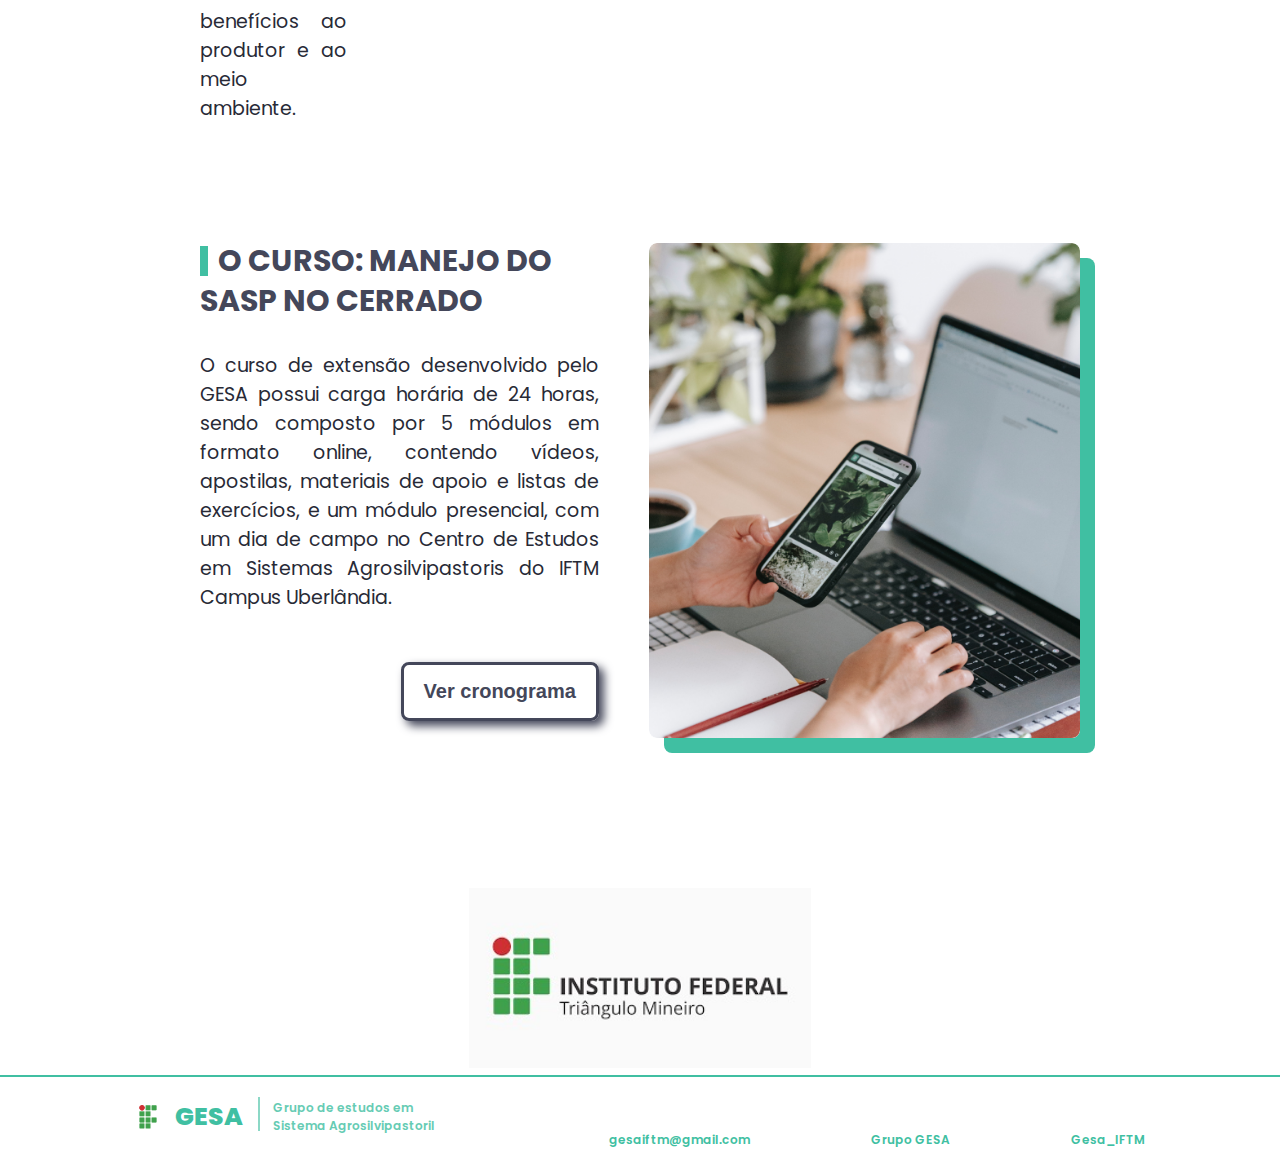
==== commit 682348d8: "Update index.html" ====
--- a/index.html
+++ b/index.html
@@ -124,7 +124,7 @@
 
       <section class="info" id="info">
         <div class="wrapper">
-          <h1 class="info_title">O SISTEMA NO CERRADO</h1>
+          <h1 class="info_title">O SASP NO CERRADO</h1>
           <p id="info_description">
             O manejo do sistema agrosilpastoril no bioma Cerrado Brasileiro é um
             desafio para a maioria dos produtores, por conta do períodos
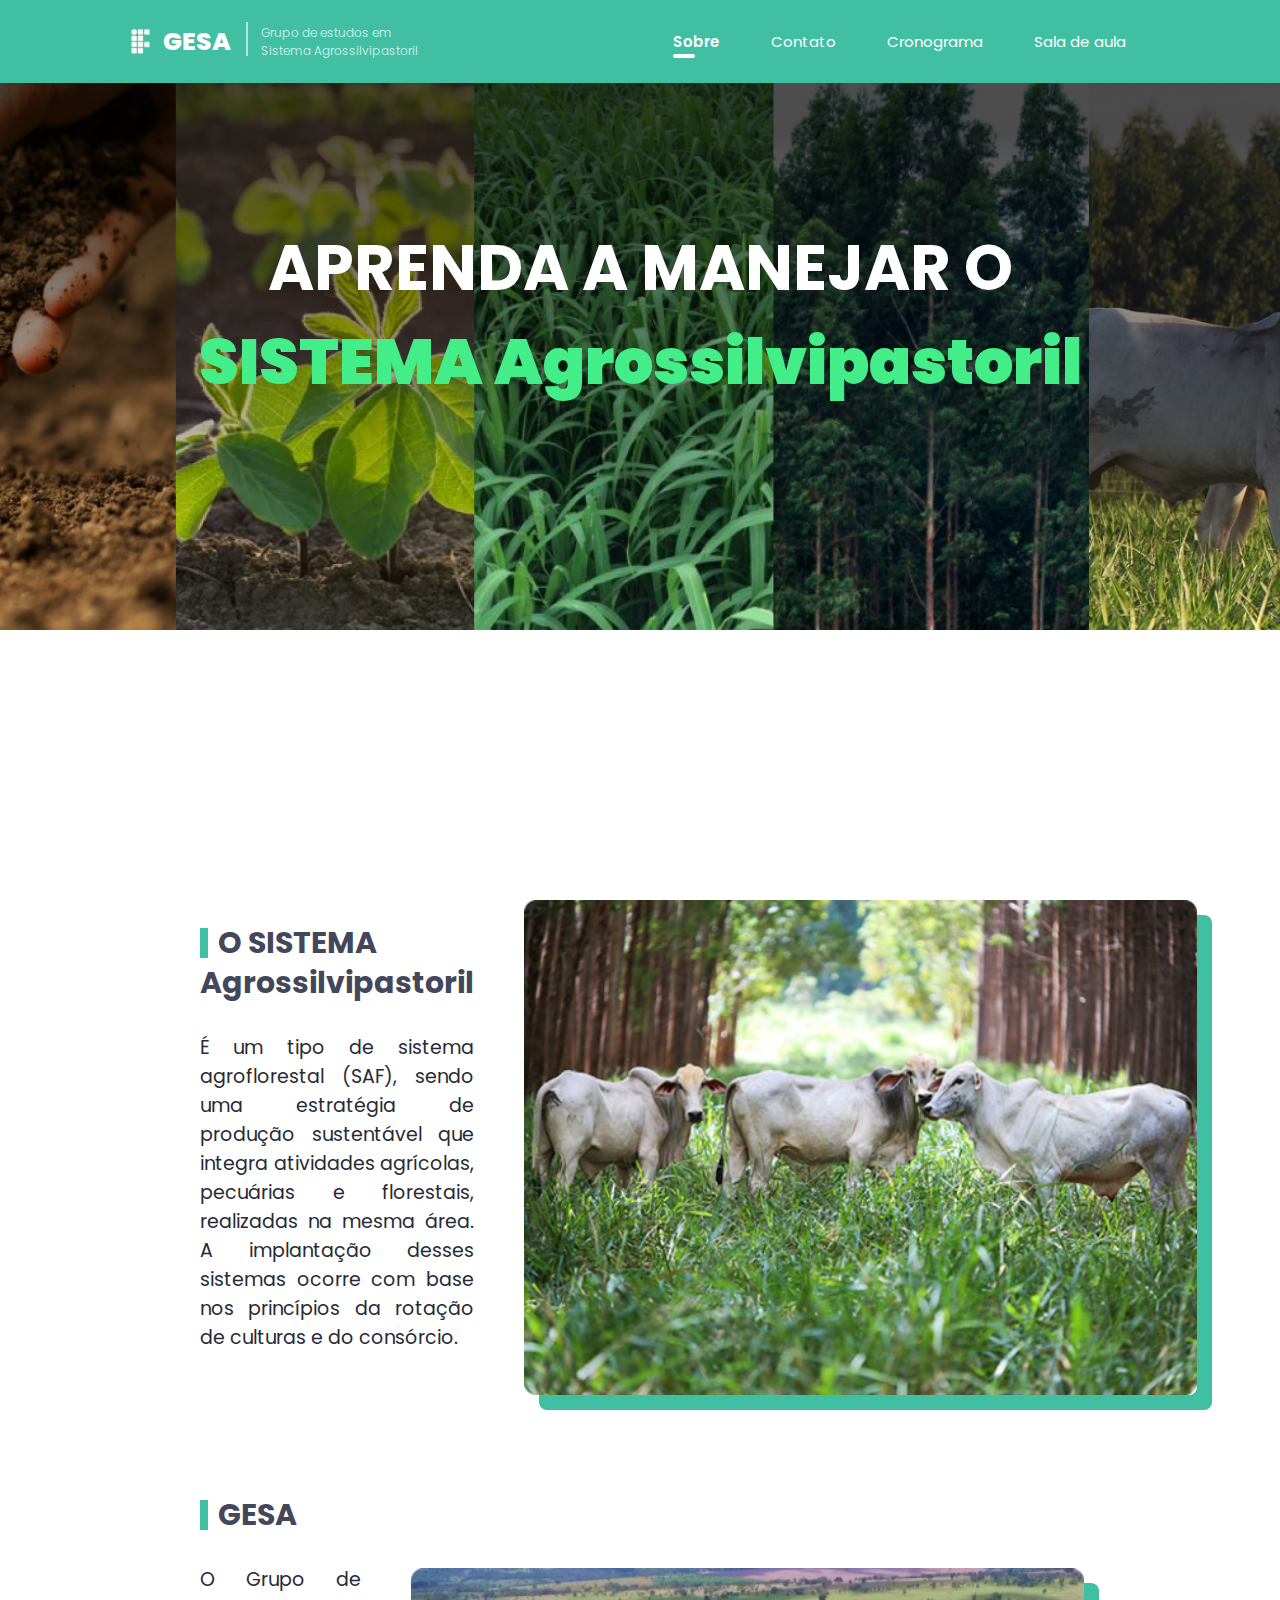
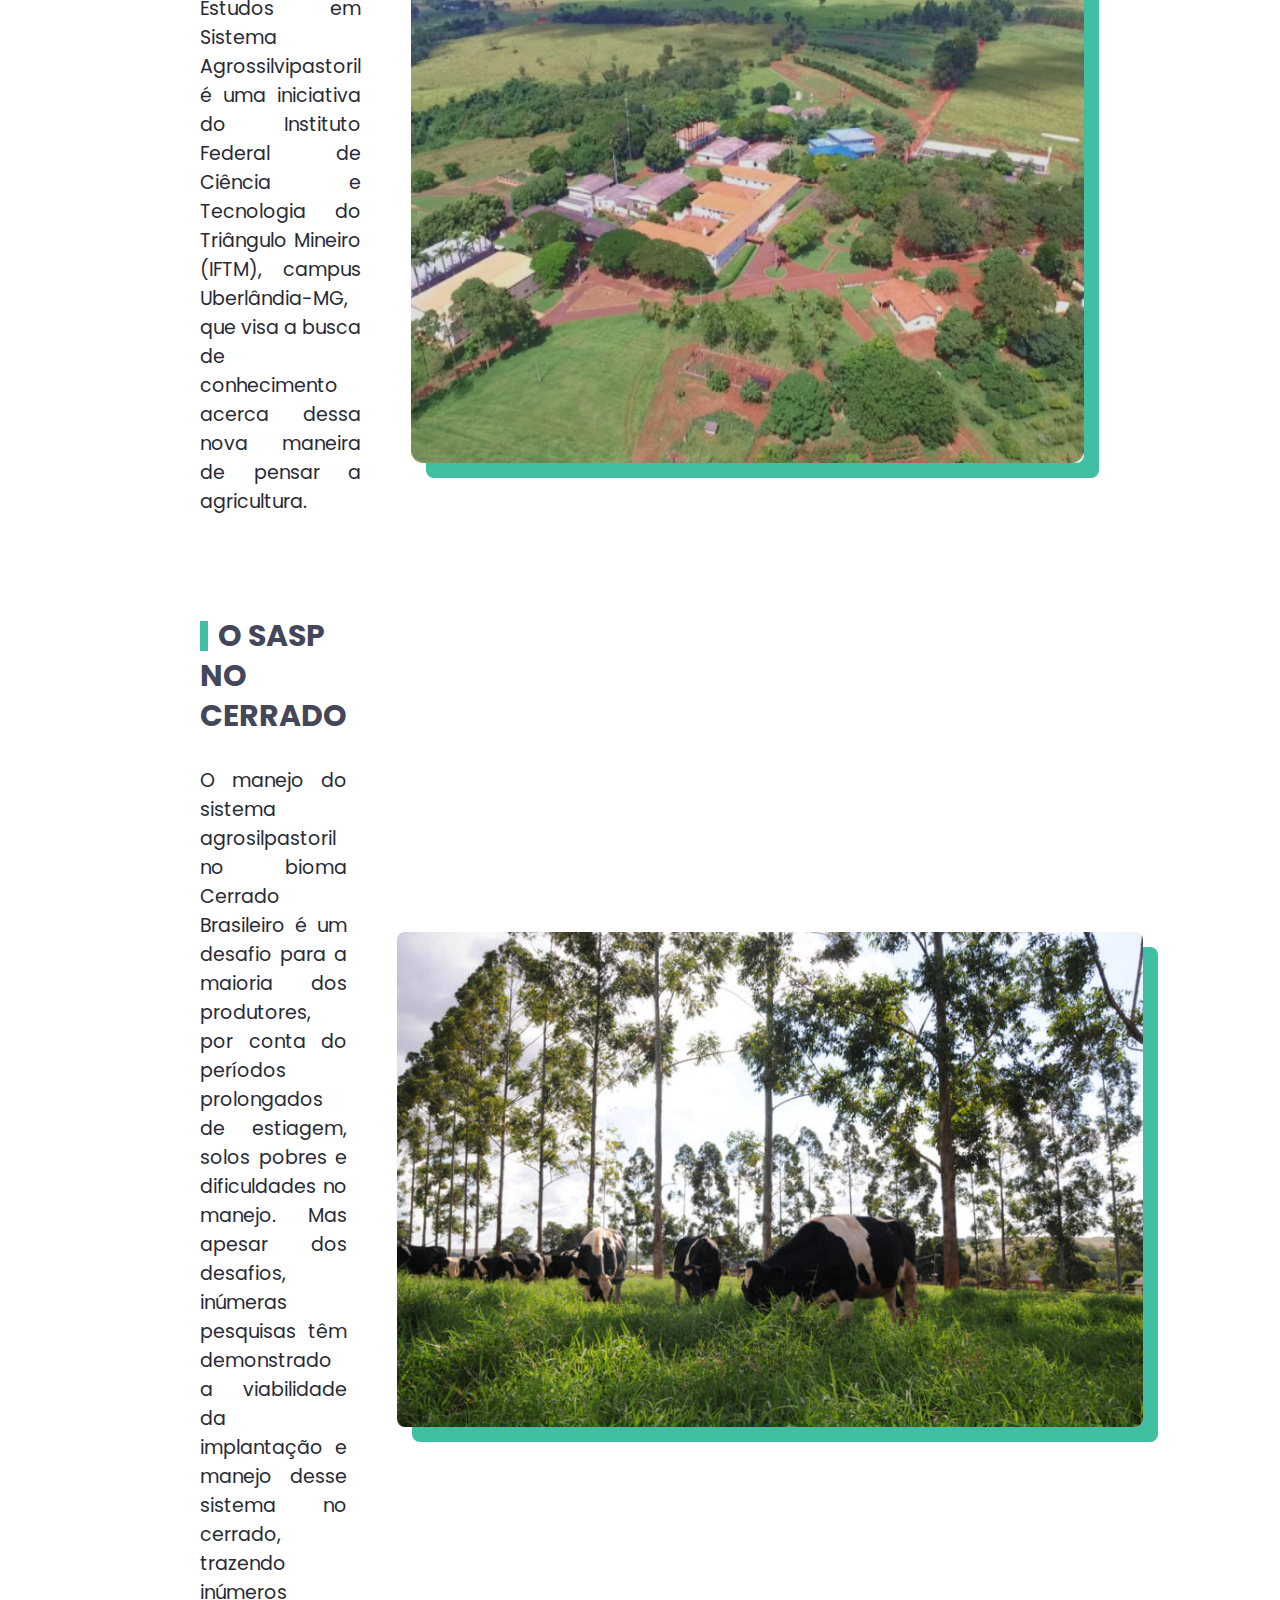
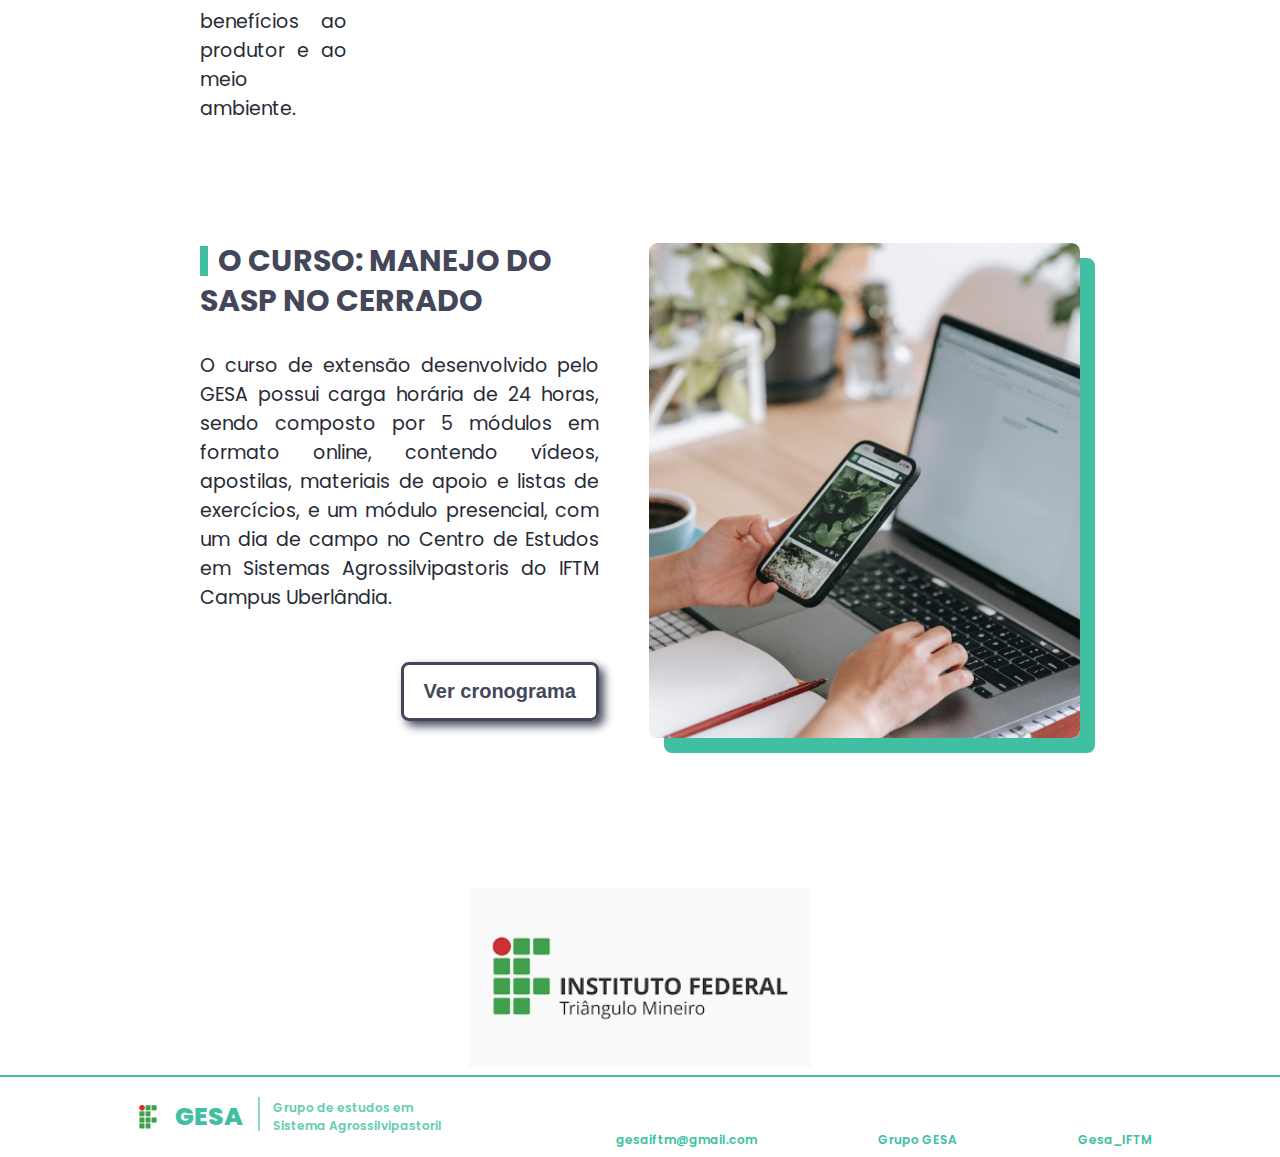
==== commit ed8678eb: "02/11" ====
--- a/index.html
+++ b/index.html
@@ -29,7 +29,7 @@
           <h1 class="logo-name">GESA</h1>
           <p class="Group">
             Grupo de estudos em <br />
-            Sistema Agrosilvipastoril
+            Sistema Agrossilvipastoril
           </p>
         </div>
 
@@ -77,7 +77,7 @@
       <div class="legend">
         <h1 id="legend_1">
           APRENDA A MANEJAR O<br />
-          <b style="color: #43ed87">SISTEMA AGROSILVIPASTORIL</b>
+          <b style="color: #43ed87">SISTEMA Agrossilvipastoril</b>
         </h1>
       </div>
     </div>
@@ -85,7 +85,7 @@
     <section class="container">
       <section class="info">
         <div class="wrapper">
-          <h1 class="info_title">O SISTEMA AGROSILVIPASTORIL</h1>
+          <h1 class="info_title">O SISTEMA Agrossilvipastoril</h1>
           <p id="info_description">
             É um tipo de sistema agroflorestal (SAF), sendo uma estratégia
             de produção sustentável que integra atividades agrícolas, pecuárias
@@ -144,7 +144,7 @@
           <p id="info_description">
             O curso de extensão desenvolvido pelo GESA possui carga horária de 24 horas, sendo composto por 5 módulos 
             em formato online, contendo vídeos, apostilas, materiais de apoio e listas de exercícios, e um módulo
-            presencial, com um dia de campo no Centro de Estudos em Sistemas Agrosilvipastoris do IFTM Campus Uberlândia.
+            presencial, com um dia de campo no Centro de Estudos em Sistemas Agrossilvipastoris do IFTM Campus Uberlândia.
           </p>
           <a  
           style="display: flex; align-items: center; justify-content: center; text-decoration: none;"
@@ -170,7 +170,7 @@
           <h1 class="logo-name">GESA</h1>
           <p class="Group">
             Grupo de estudos em <br />
-            Sistema Agrosilvipastoril
+            Sistema Agrossilvipastoril
           </p>
         </div>
       </div>
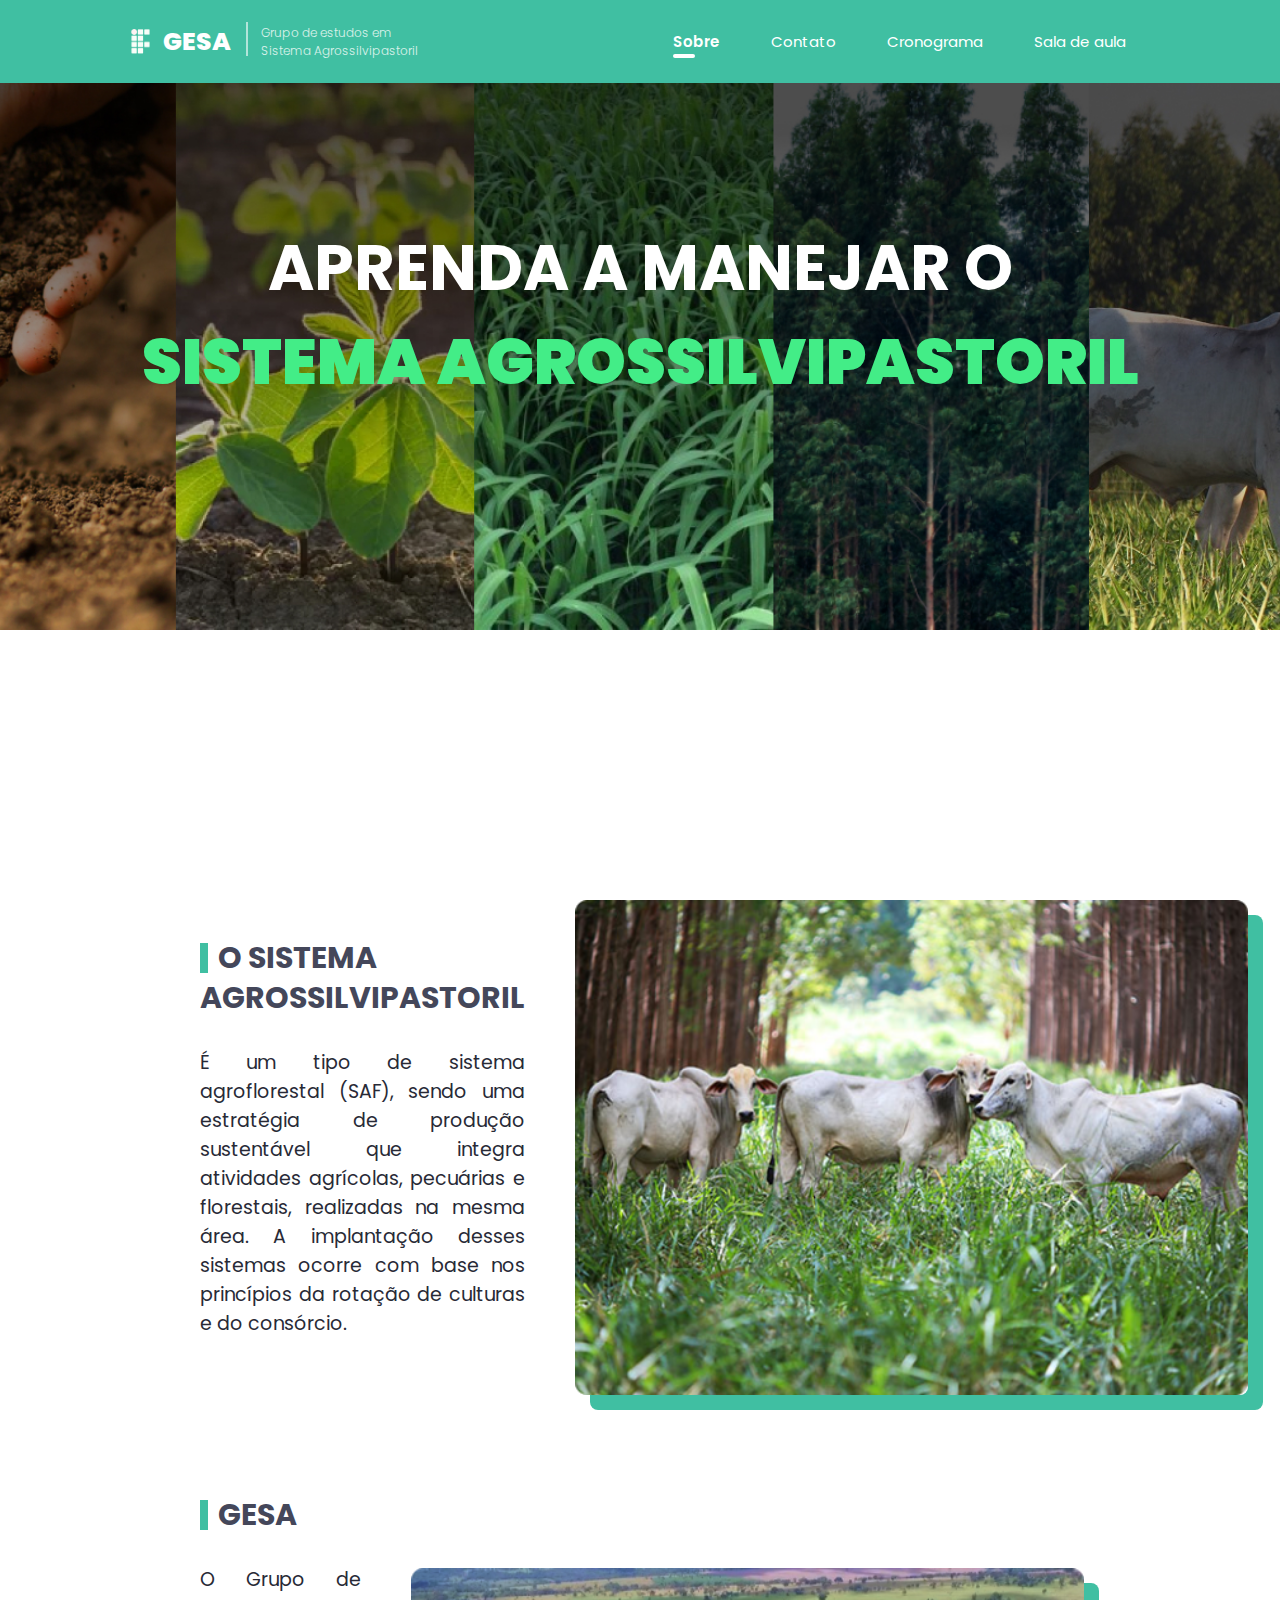
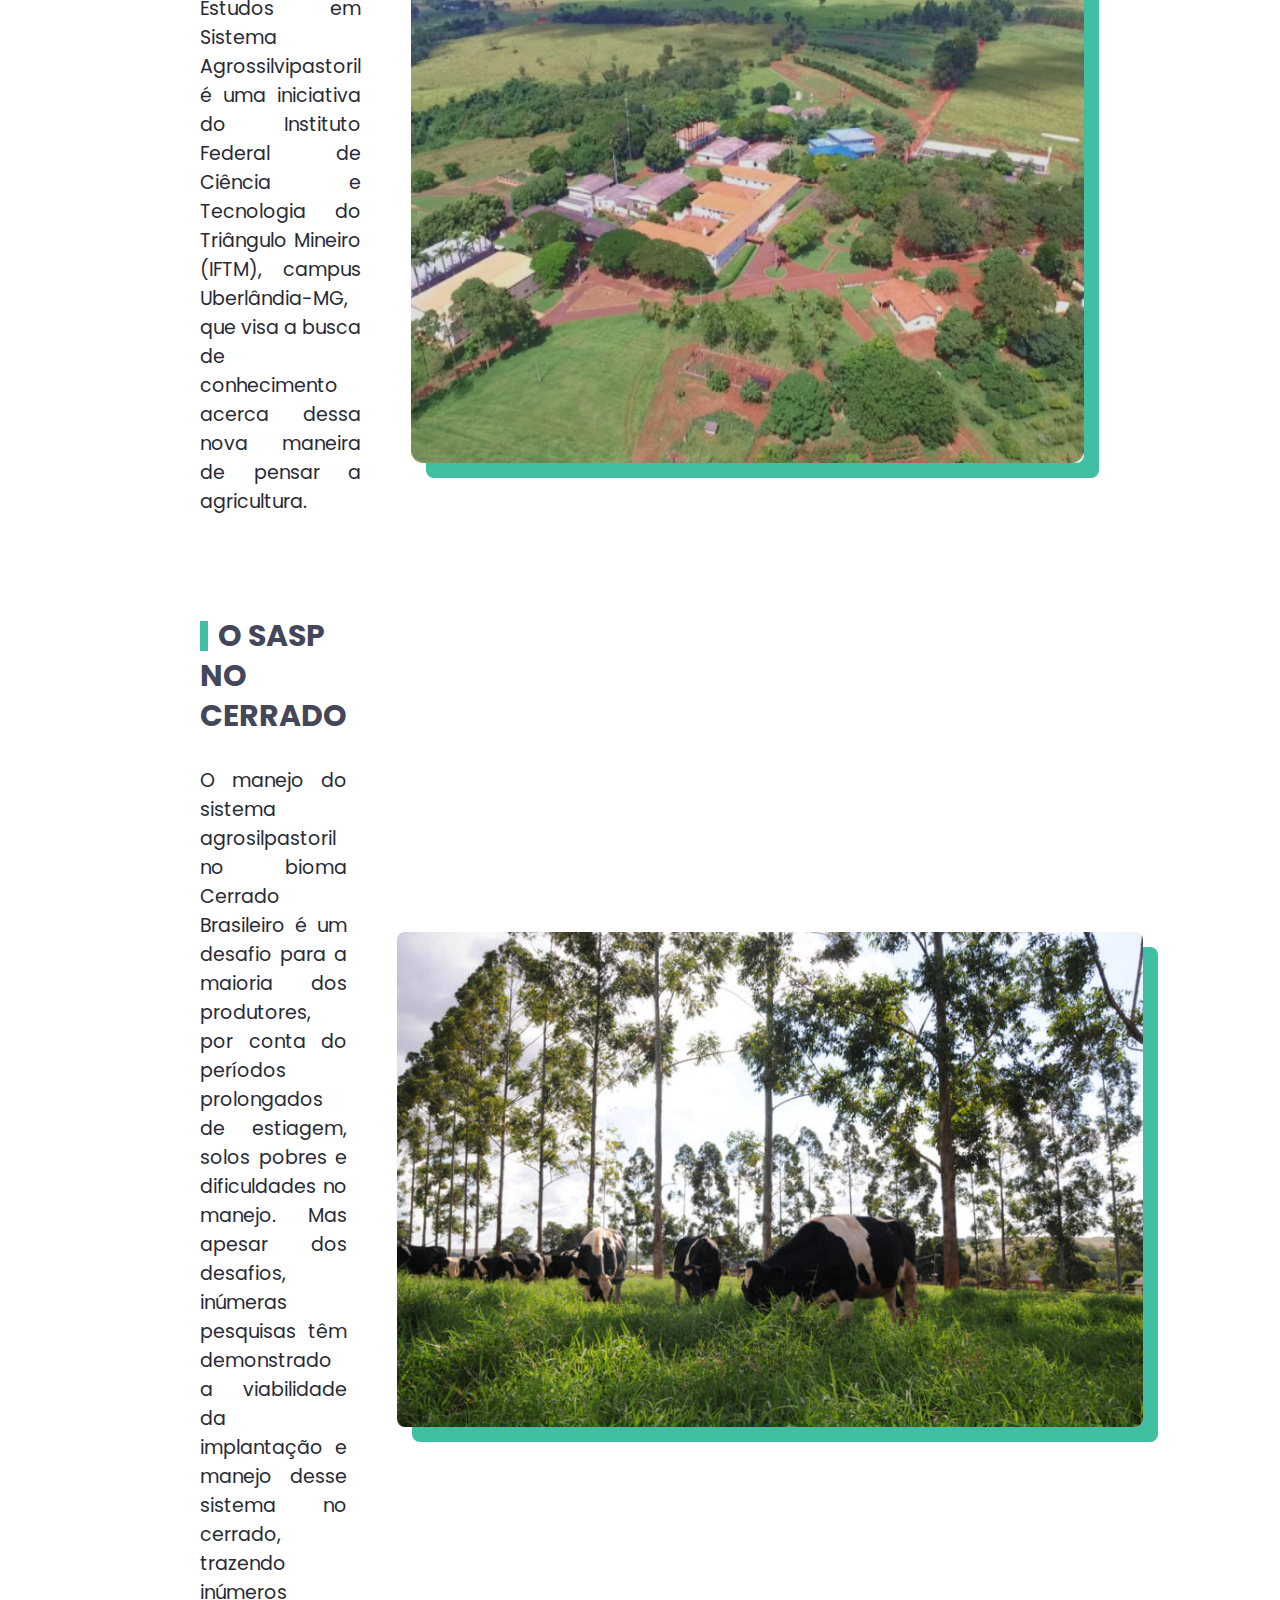
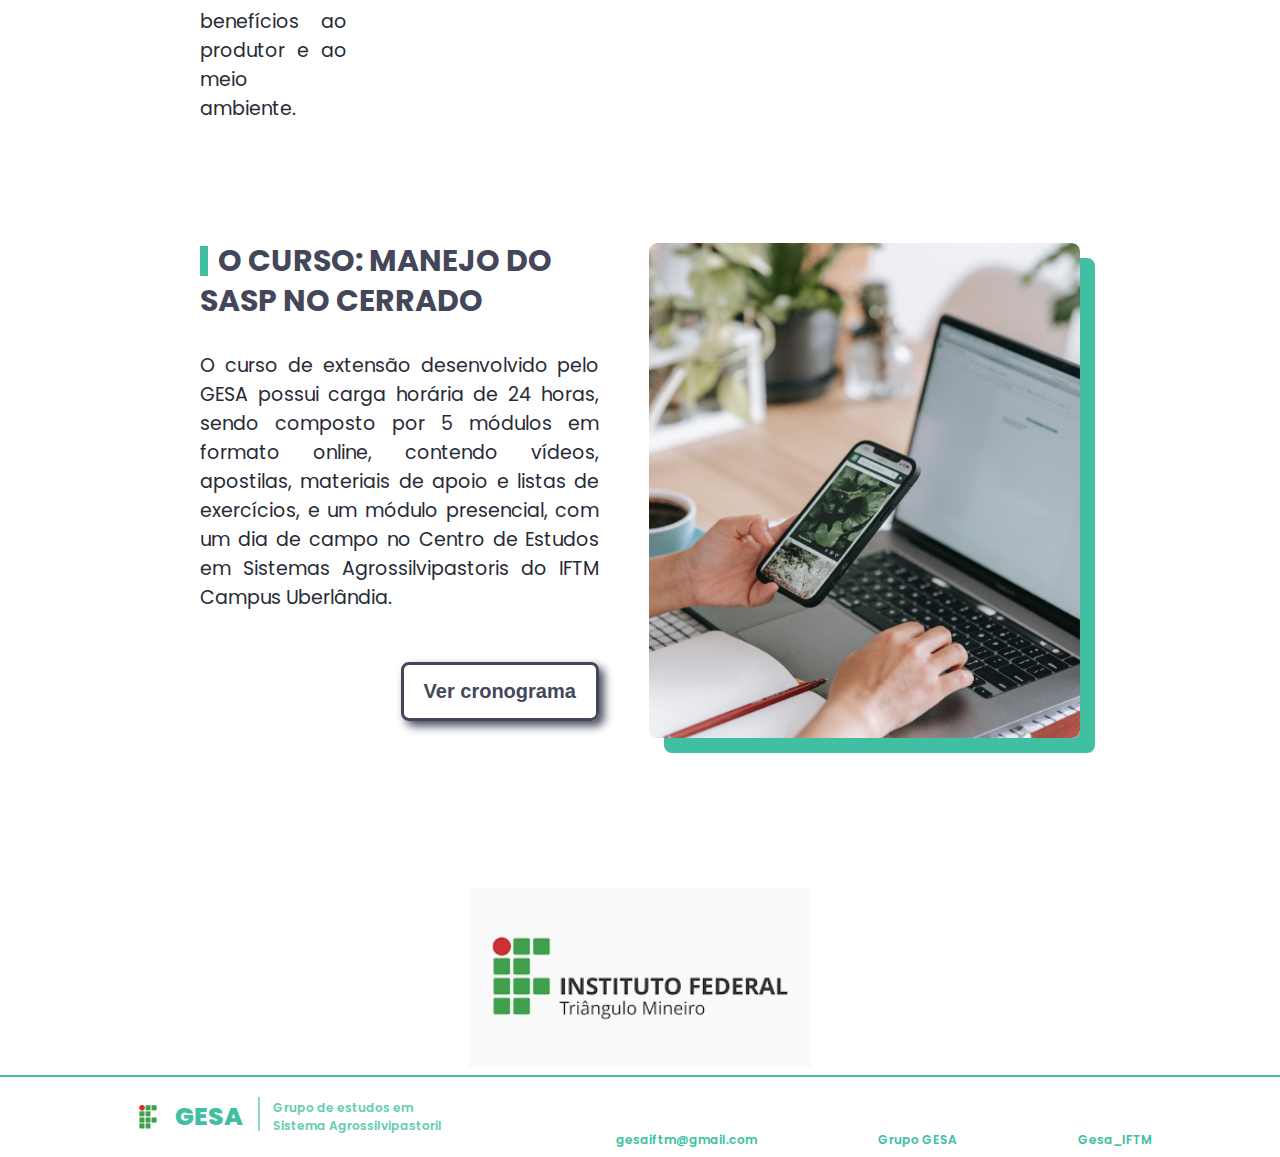
==== commit cac6abed: "04.11" ====
--- a/index.html
+++ b/index.html
@@ -77,7 +77,7 @@
       <div class="legend">
         <h1 id="legend_1">
           APRENDA A MANEJAR O<br />
-          <b style="color: #43ed87">SISTEMA Agrossilvipastoril</b>
+          <b style="color: #43ed87">SISTEMA AGROSSILVIPASTORIL</b>
         </h1>
       </div>
     </div>
@@ -85,7 +85,7 @@
     <section class="container">
       <section class="info">
         <div class="wrapper">
-          <h1 class="info_title">O SISTEMA Agrossilvipastoril</h1>
+          <h1 class="info_title">O SISTEMA AGROSSILVIPASTORIL</h1>
           <p id="info_description">
             É um tipo de sistema agroflorestal (SAF), sendo uma estratégia
             de produção sustentável que integra atividades agrícolas, pecuárias
@@ -202,7 +202,7 @@
           </a>
         </div>
         <div class="contact_card">
-          <a href="https://www.instagram.com/gesa_iftm/" id="insta"
+          <a href="https://www.instagram.com/gesa.iftm/?r=nametag" id="insta"
             ><i
               id="insta_icon"
               class="fab fa-instagram"
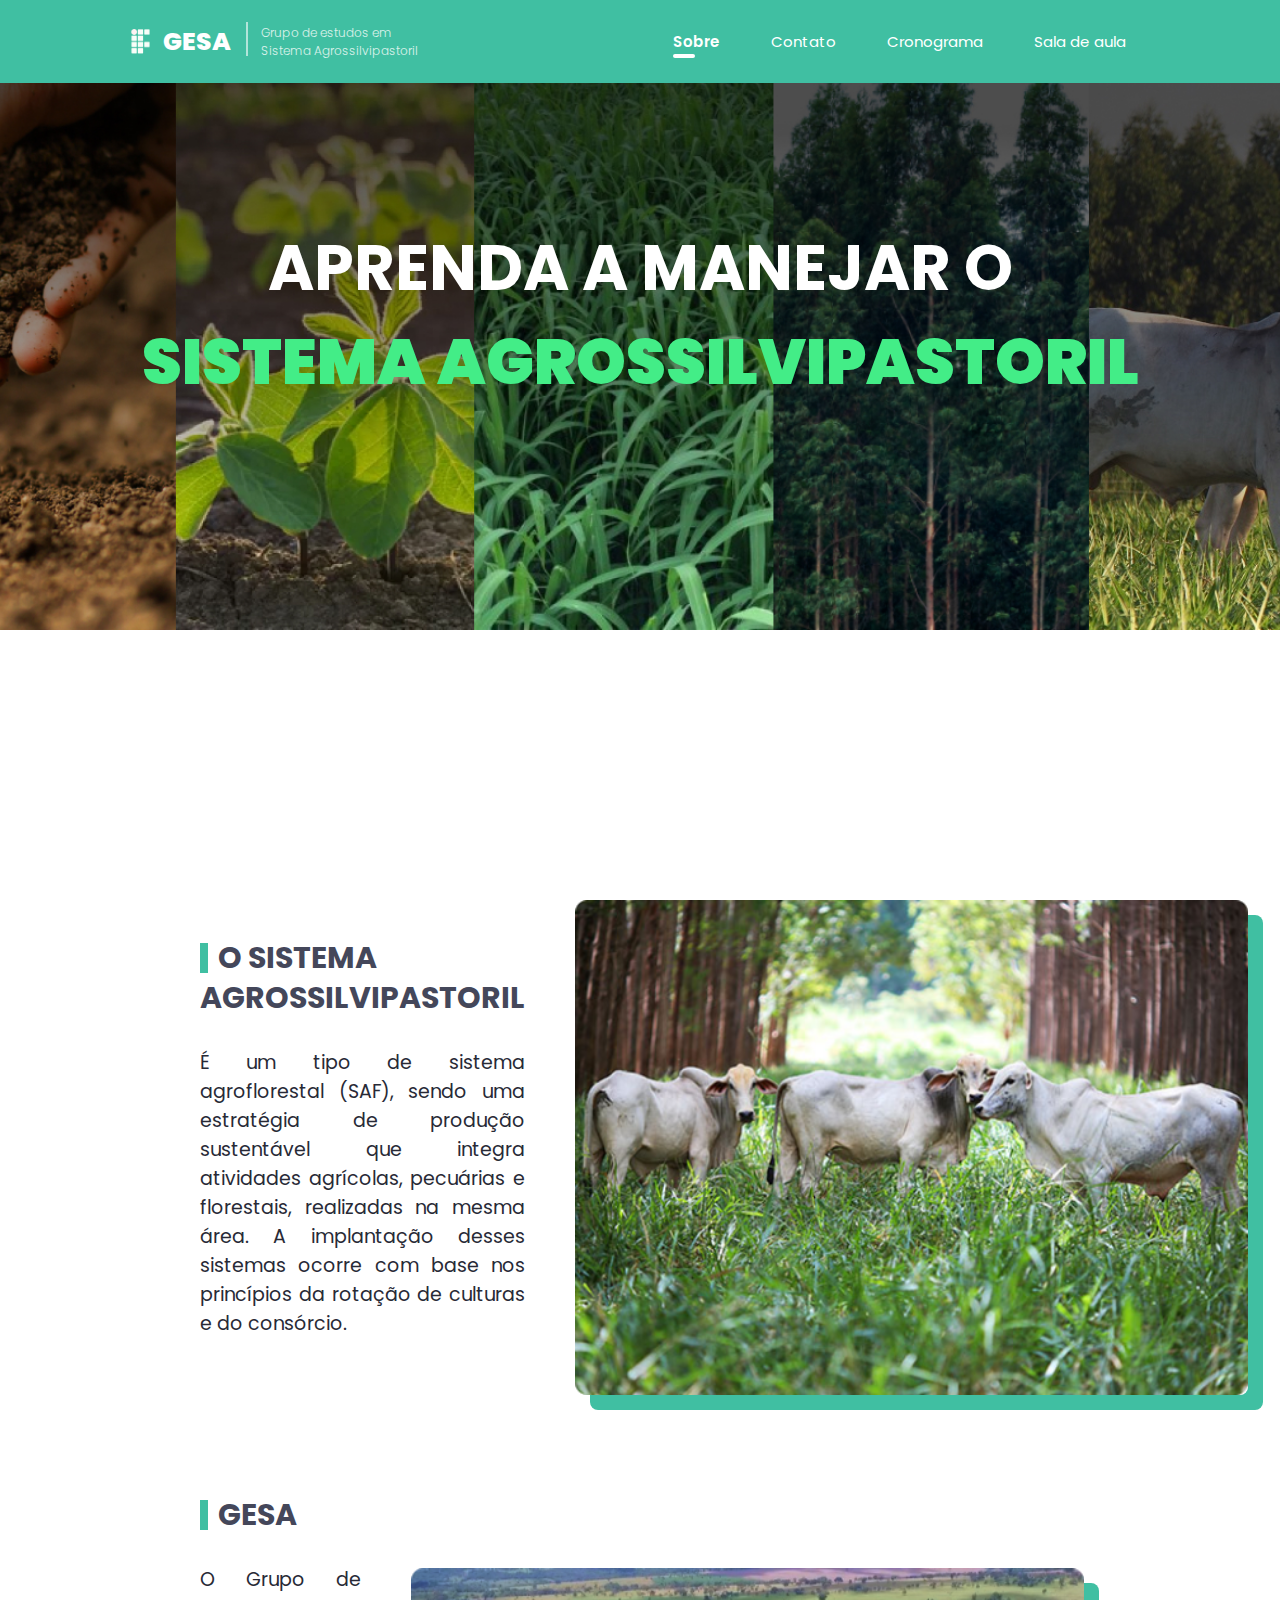
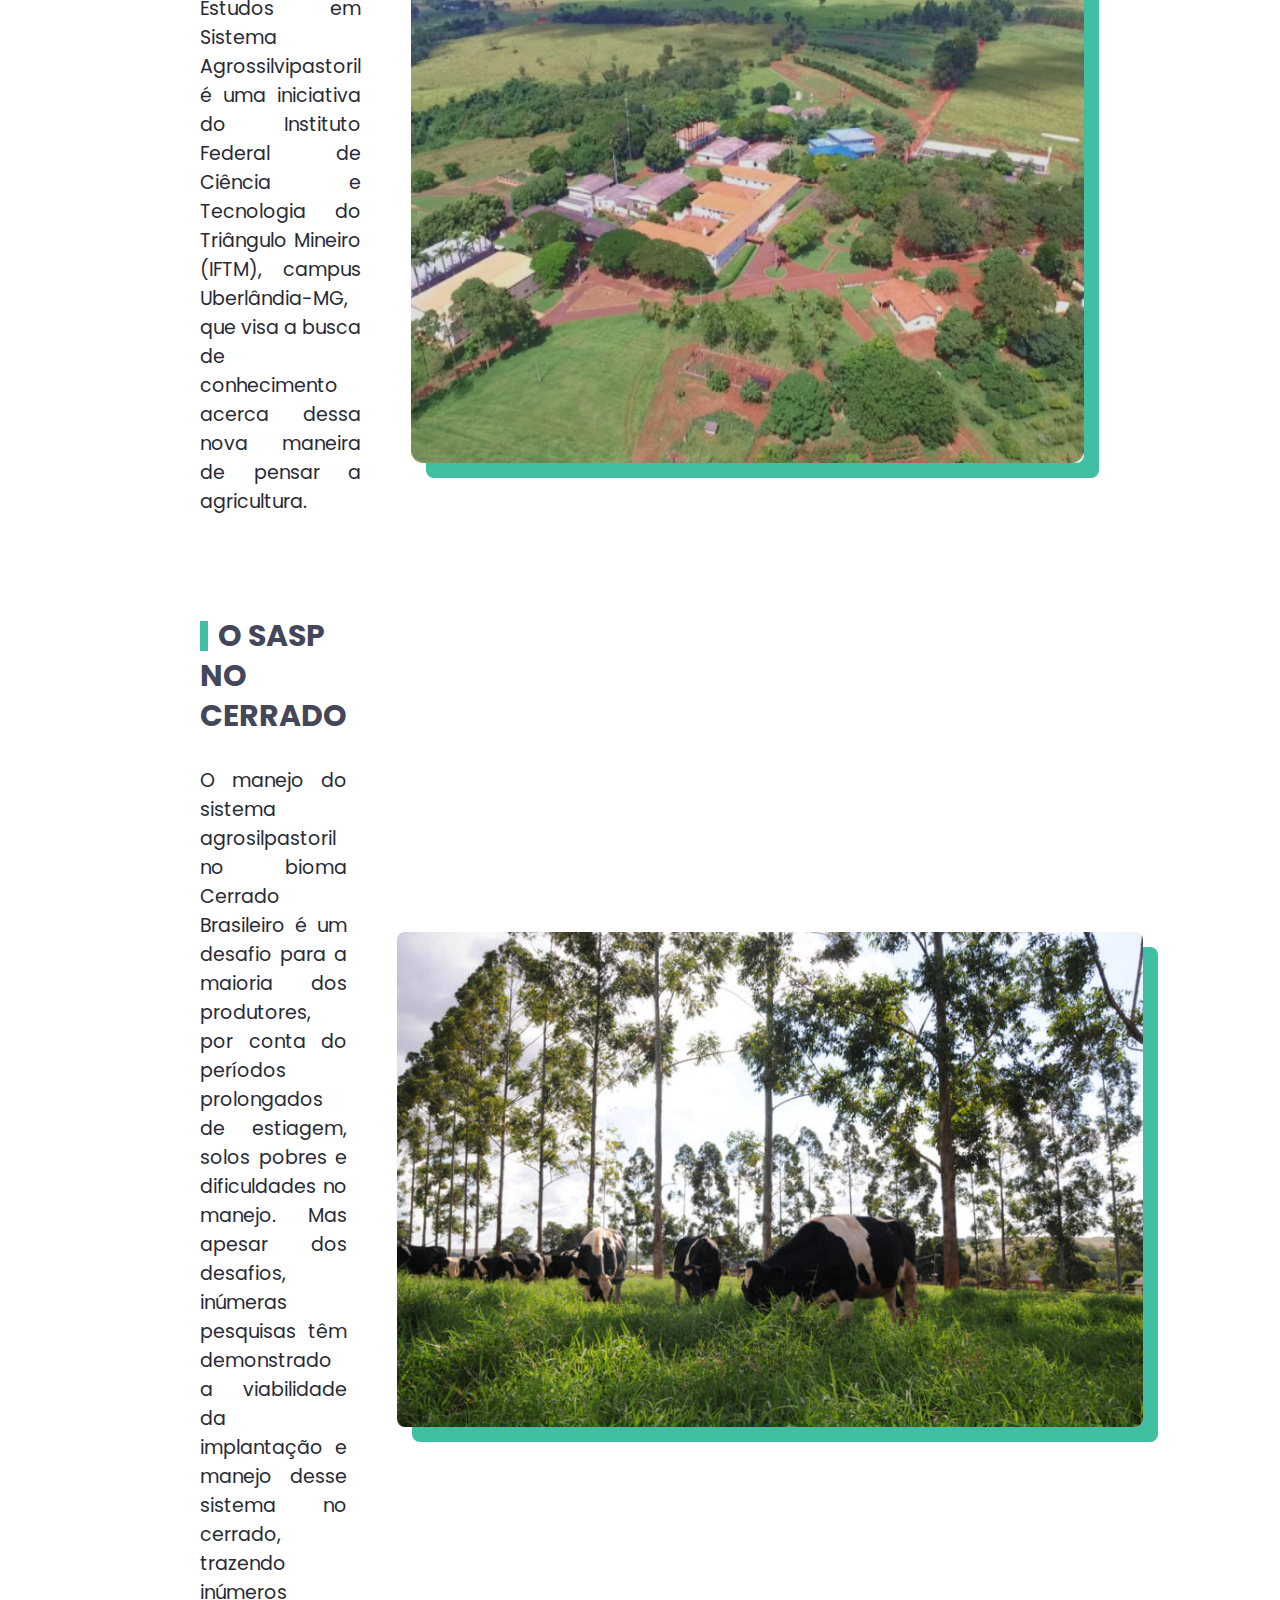
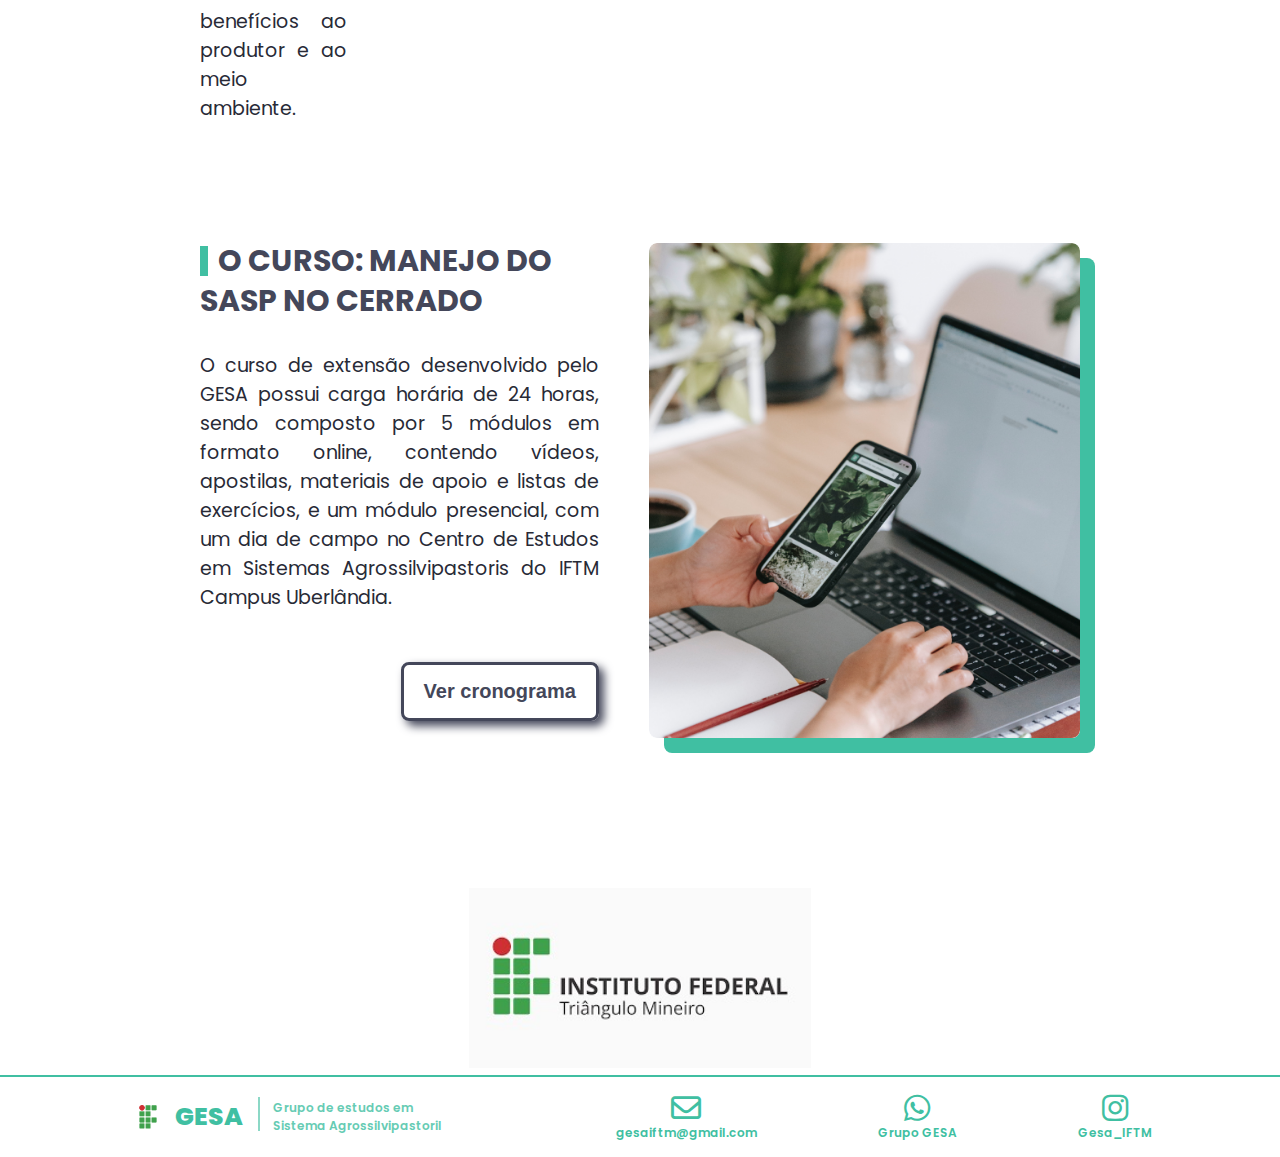
==== commit 7f873b3c: "last 06/11" ====
--- a/index.html
+++ b/index.html
@@ -12,10 +12,10 @@
     <link rel="stylesheet" href="./complements/styles/partials/invite.css" />
 
     <!-- main -->
-    <link rel="shortcut icon" href="./complements/images/logo.png">
+<link rel="shortcut icon" href="./complements/images/logo_normal.png">
     <link rel="stylesheet" href="./complements/styles/partials/container.css" />
     <link rel="stylesheet" href="./complements/styles/partials/menu_mob.css" />
-    <link rel="stylesheet" href="https://pro.fontawesome.com/releases/v5.10.0/css/all.css" integrity="sha384-AYmEC3Yw5cVb3ZcuHtOA93w35dYTsvhLPVnYs9eStHfGJvOvKxVfELGroGkvsg+p" crossorigin="anonymous"/>
+    <link rel="stylesheet" href="https://cdnjs.cloudflare.com/ajax/libs/font-awesome/6.2.0/css/all.min.css">
     <link rel="stylesheet" href="./complements/styles/partials/header.css" />
     <link rel="stylesheet" href="./complements/styles/partials/footer.css" />
 
